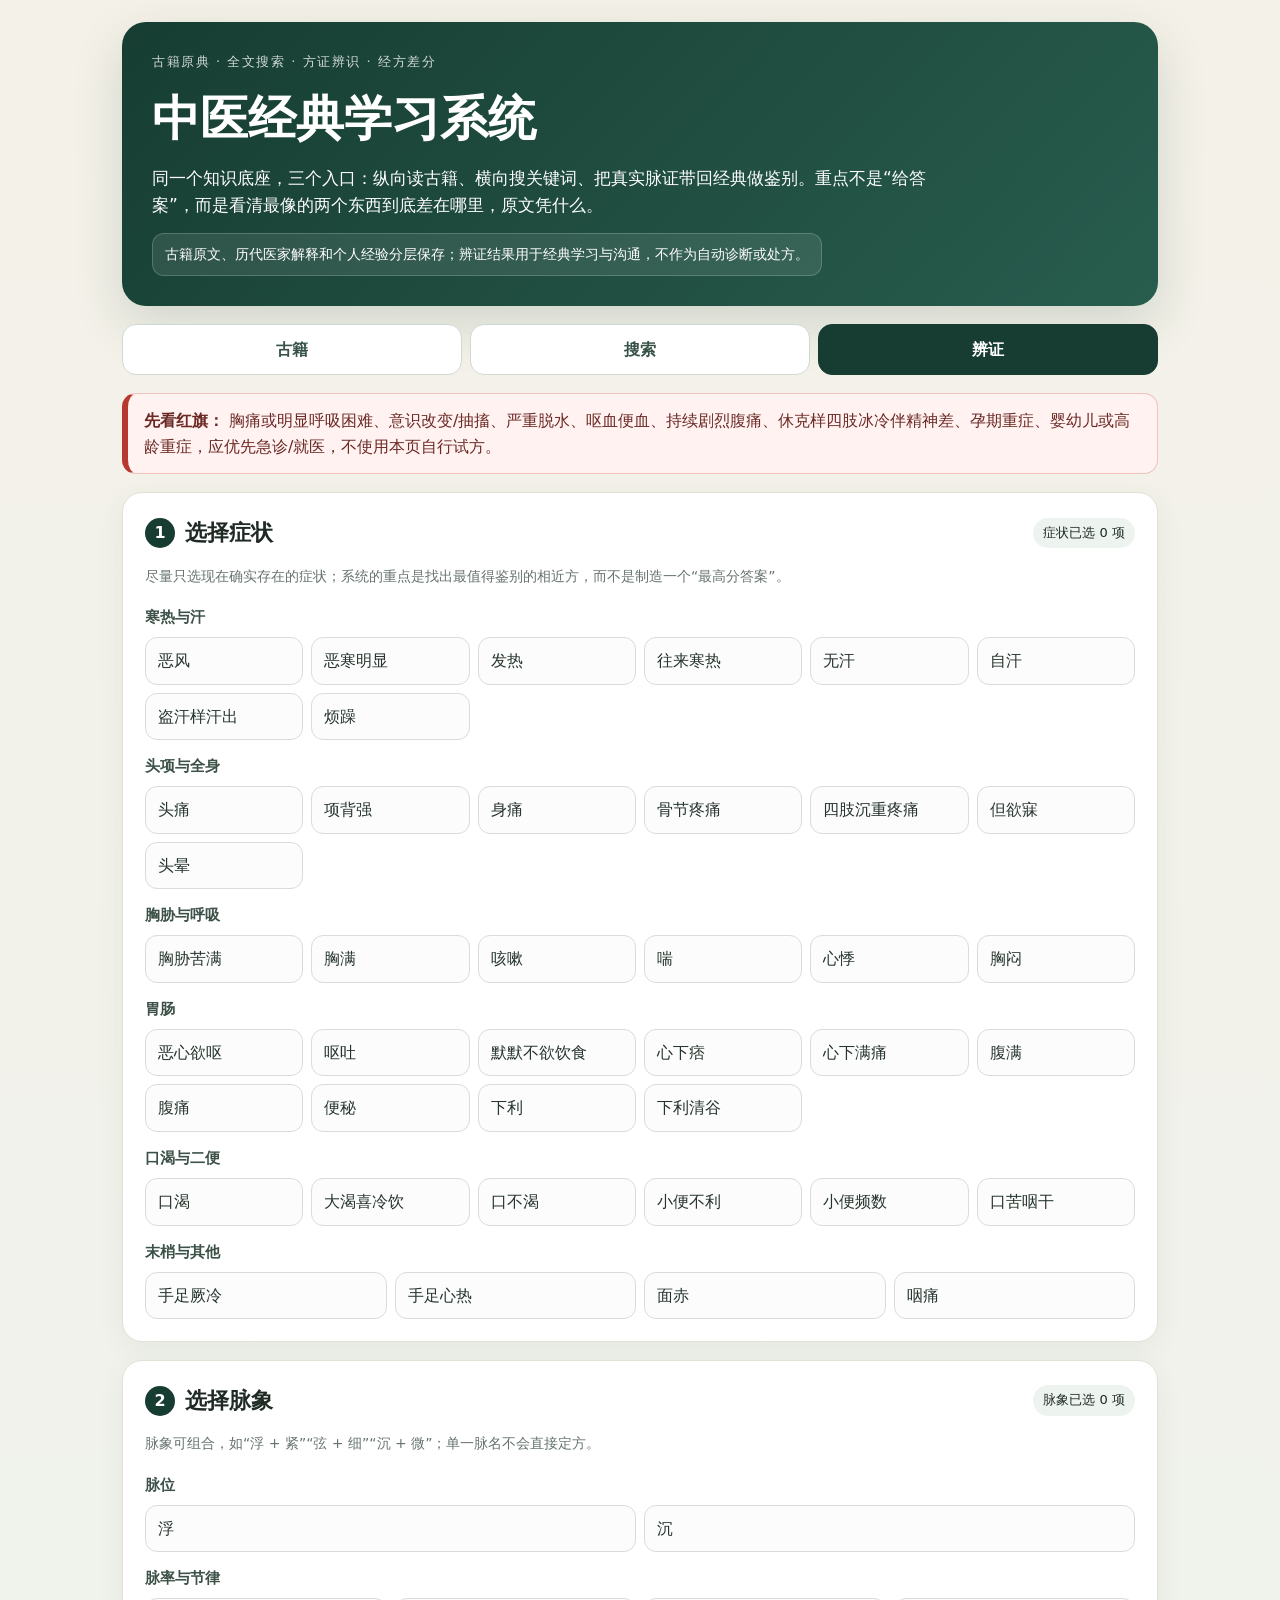
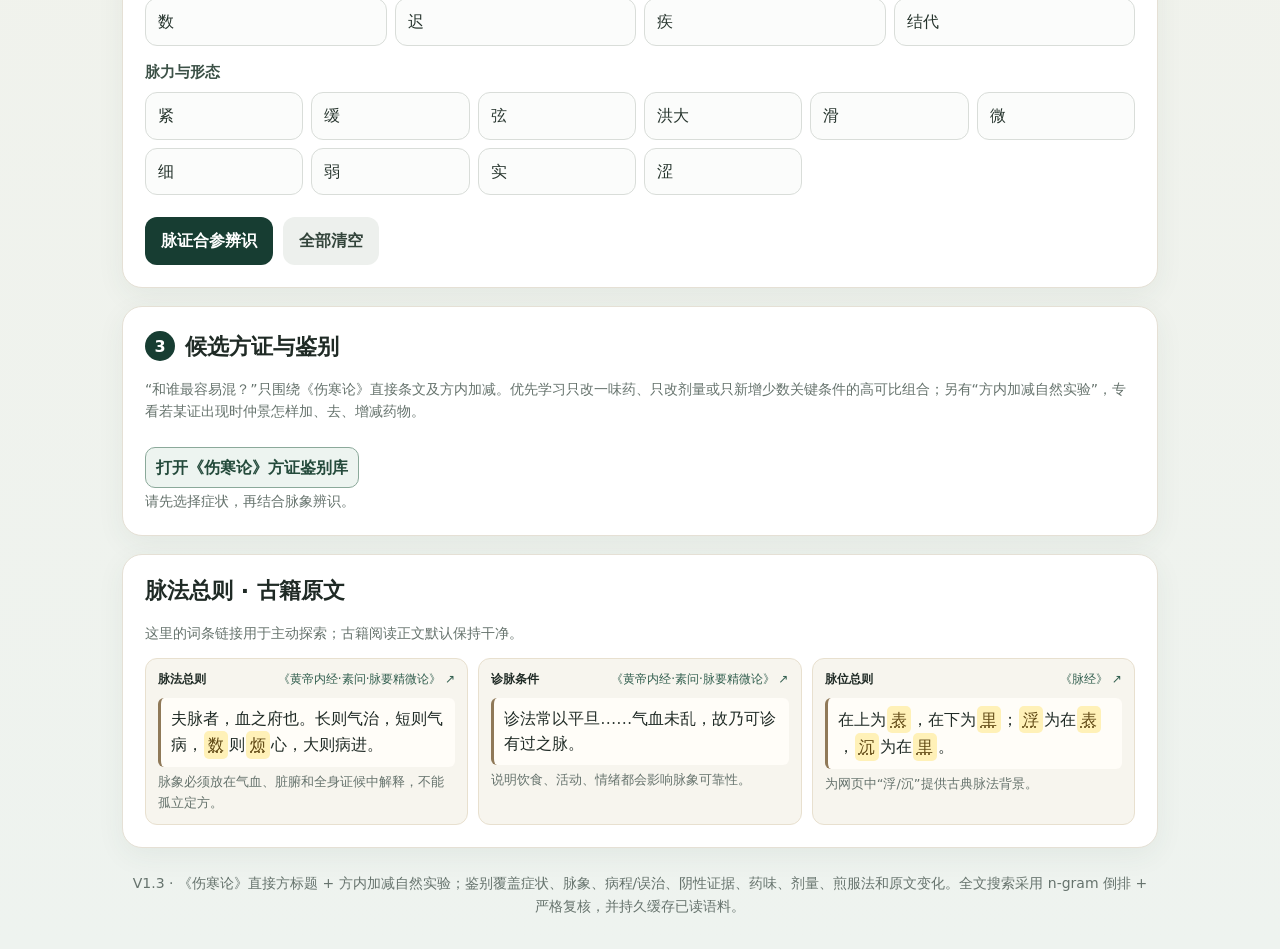
==== index.html @ e92cbfd7 "feat: expose variation lab and persistent search cache" ====
<!doctype html>
<html lang="zh-CN">
<head>
  <meta charset="utf-8">
  <meta name="viewport" content="width=device-width,initial-scale=1">
  <meta name="theme-color" content="#173d32">
  <title>中医经典学习与方证辨识</title>
  <link rel="stylesheet" href="styles.css">
  <link rel="stylesheet" href="terms.css">
  <link rel="stylesheet" href="workspace.css">
</head>
<body>
<main class="wrap">
  <header class="hero">
    <div class="eyebrow">古籍原典 · 全文搜索 · 方证辨识 · 经方差分</div>
    <h1>中医经典学习系统</h1>
    <p>同一个知识底座，三个入口：纵向读古籍、横向搜关键词、把真实脉证带回经典做鉴别。重点不是“给答案”，而是看清最像的两个东西到底差在哪里，原文凭什么。</p>
    <div class="hero-note">古籍原文、历代医家解释和个人经验分层保存；辨证结果用于经典学习与沟通，不作为自动诊断或处方。</div>
  </header>

  <nav class="mode-nav" aria-label="主功能"><button type="button" data-view="library">古籍</button><button type="button" data-view="search">搜索</button><button type="button" data-view="diagnosis">辨证</button></nav>

  <section class="app-view" data-view="library">
    <section class="panel">
      <div class="view-lead"><div><h2>古籍原典库</h2><p>点开书后直接进入正文；分卷书自动跳过根目录。阅读时保持原文干净，不自动把术语染成一片。</p></div><span id="bookStats" class="count">正在读取书目…</span></div>
      <div class="library-tools"><input id="bookFilter" class="book-filter" placeholder="筛书名 / 类别 / 医家…"><label class="import-label">加入我的 TXT<input id="txtImport" type="file" accept=".txt,text/plain" multiple></label></div>
      <p class="hint">公共古籍来源：中文维基文库（CC BY-SA，具体原作版权/版本状态以源页面为准）；你导入的 TXT 仅保存在当前浏览器 IndexedDB。每本书可查看来源、许可、字数和分卷抓取完整度。</p>
      <div id="localBookList" class="book-list"></div>
    </section>
    <section id="readerPanel" class="panel reader-panel" hidden>
      <div class="reader-bar"><div><h3 id="readerTitle"></h3><p id="readerMeta"></p></div><div class="reader-actions"><button id="readerPrev" type="button">往前读</button><button id="readerBackToHit" type="button" hidden>回到命中处</button><input id="readerFind" placeholder="本书内查找"><button id="readerLookup" type="button" disabled>选中文字后查</button><button id="readerNext" type="button">往后读</button></div></div>
      <div id="readerBody" class="reader-body"></div>
    </section>
  </section>

  <section class="app-view" data-view="search">
    <section class="panel">
      <div class="view-lead"><div><h2>横向搜索古籍全文</h2><p>搜索结果只高亮你真正检索的词。倒排索引先缩小范围，默认严格确认前 80 个结果就先返回；已下载正文和索引会保存在浏览器缓存中，后续检索更快。</p></div></div>
      <div class="search-box"><input id="librarySearch" placeholder="例如：脉沉 口渴　\"胸胁苦满\"　脉沉 -烦　脉沉 OR 脉浮"><button id="librarySearchBtn" type="button">搜索</button></div>
      <p class="hint"><b>默认：</b>空格 = AND，字面量匹配，忽略大小写，顺序无关。 <b>扩展：</b><code>"原文短语"</code>、<code>-排除词</code>、<code>OR</code>。 <b>高级：</b><code>脉*</code>、<code>脉?</code> 为通配符；<code>/脉[浮沉]/</code> 为显式正则。简繁自动扩展，原文保持原样。</p>
      <div id="searchResults"><div class="empty">结果来自本站构建生成的古籍 TXT、你导入的本地 TXT，以及你自己的经验层；所有入口共用同一套搜索语义。</div></div>
    </section>
  </section>

  <section class="app-view" data-view="diagnosis">
    <section class="danger"><b>先看红旗：</b> 胸痛或明显呼吸困难、意识改变/抽搐、严重脱水、呕血便血、持续剧烈腹痛、休克样四肢冰冷伴精神差、孕期重症、婴幼儿或高龄重症，应优先急诊/就医，不使用本页自行试方。</section>
    <section class="panel"><div class="section-head"><div><span class="step">1</span><h2>选择症状</h2></div><span id="selectedCount" class="count">症状已选 0 项</span></div><p class="hint">尽量只选现在确实存在的症状；系统的重点是找出最值得鉴别的相近方，而不是制造一个“最高分答案”。</p><div id="groups"></div></section>
    <section class="panel"><div class="section-head"><div><span class="step">2</span><h2>选择脉象</h2></div><span id="pulseCount" class="count">脉象已选 0 项</span></div><p class="hint">脉象可组合，如“浮 + 紧”“弦 + 细”“沉 + 微”；单一脉名不会直接定方。</p><div id="pulseGroups"></div><div class="actions"><button id="calc">脉证合参辨识</button><button class="secondary" id="clear">全部清空</button></div></section>
    <section class="panel"><div class="section-head"><div><span class="step">3</span><h2>候选方证与鉴别</h2></div></div><p class="hint">“和谁最容易混？”只围绕《伤寒论》直接条文及方内加减。优先学习只改一味药、只改剂量或只新增少数关键条件的高可比组合；另有“方内加减自然实验”，专看若某证出现时仲景怎样加、去、增减药物。</p><div id="results" class="empty">请先选择症状，再结合脉象辨识。</div></section>
    <section class="panel compact"><h2>脉法总则 · 古籍原文</h2><p class="hint">这里的词条链接用于主动探索；古籍阅读正文默认保持干净。</p><div id="generalClassics" class="classics general-classics"></div></section>
  </section>

  <footer>V1.3 · 《伤寒论》直接方标题 + 方内加减自然实验；鉴别覆盖症状、脉象、病程/误治、阴性证据、药味、剂量、煎服法和原文变化。全文搜索采用 n-gram 倒排 + 严格复核，并持久缓存已读语料。</footer>
</main>
<div id="termModal" class="term-modal" aria-hidden="true"><div id="termBody" class="term-dialog" role="dialog" aria-modal="true" aria-label="古籍词条"></div></div>
<div id="formulaLab" class="formula-lab"><div class="formula-dialog"><div id="comparePicker"></div><div id="formulaDiff"></div></div></div>
<script src="cache-setup.js"></script><script src="app.js"></script><script src="sources.js"></script><script src="terms.js"></script><script src="enhance.js"></script><script src="shanghan-catalog.generated.js"></script><script src="formula-data.js"></script><script src="compare.js"></script><script src="variation-lab.js"></script><script src="books/manifest.js"></script><script src="search-engine.js"></script><script src="library.js"></script>
</body>
</html>
---- styles.css ----
:root{font-family:Inter,system-ui,-apple-system,"Segoe UI","PingFang SC","Microsoft YaHei",sans-serif;color:#1f2a25;background:#f4f1e8;line-height:1.6}*{box-sizing:border-box}body{margin:0;background:linear-gradient(#f4f1e8,#eef3ef)}.wrap{max-width:1080px;margin:auto;padding:22px}.hero{background:linear-gradient(135deg,#173d32,#285d4e);color:#fff;border-radius:24px;padding:30px;box-shadow:0 18px 50px #173d3228}.eyebrow{font-size:13px;letter-spacing:.12em;opacity:.8}.hero h1{font-size:clamp(30px,5vw,48px);margin:.15em 0}.hero p{max-width:780px;font-size:17px;margin:8px 0 14px}.hero-note{display:inline-block;background:#ffffff18;border:1px solid #ffffff30;border-radius:12px;padding:9px 12px;font-size:14px}.danger{margin:18px 0;background:#fff2f1;border:1px solid #efc2bd;border-left:6px solid #b7382f;border-radius:14px;padding:14px 16px;color:#6b2924}.panel{background:#fff;border:1px solid #e5e0d5;border-radius:20px;padding:22px;margin-top:18px;box-shadow:0 8px 28px #314a3d10}.compact{padding-top:18px}.section-head{display:flex;justify-content:space-between;gap:12px;align-items:center}.section-head>div{display:flex;align-items:center;gap:10px}.step{display:grid;place-items:center;width:30px;height:30px;border-radius:50%;background:#173d32;color:#fff;font-weight:700}h2{margin:0;font-size:22px}.hint,.empty,footer{color:#66736d;font-size:14px}.count{font-size:13px;background:#edf3ef;border-radius:999px;padding:5px 10px}.group{margin-top:18px}.group h3{font-size:15px;margin:0 0 8px;color:#3c5147}.sym-grid{display:grid;grid-template-columns:repeat(auto-fit,minmax(150px,1fr));gap:8px}.sym{appearance:none;border:1px solid #d9ddd9;background:#fbfcfb;color:#26342d;border-radius:12px;padding:10px 12px;text-align:left;cursor:pointer;transition:.15s}.sym:hover{border-color:#7f9d8e}.sym.on{background:#173d32;color:#fff;border-color:#173d32;box-shadow:0 3px 10px #173d3220}.actions{display:flex;gap:10px;flex-wrap:wrap;margin-top:22px}button{font:inherit}#calc,.secondary{border:0;border-radius:12px;padding:11px 16px;cursor:pointer;font-weight:700}#calc{background:#173d32;color:#fff}.secondary{background:#edf0ed;color:#33443b}.result{border:1px solid #e0e5e1;border-radius:16px;padding:17px;margin:12px 0;background:#fcfdfc}.result.top{border-color:#8eb1a0;box-shadow:0 4px 18px #173d3212}.rhead{display:flex;gap:12px;justify-content:space-between;align-items:flex-start}.rhead h3{font-size:21px;margin:0}.badge{display:inline-block;font-size:12px;border-radius:999px;padding:3px 8px;margin-left:6px;background:#edf3ef;color:#315245;vertical-align:middle}.score{font-weight:800;color:#8a4d16;white-space:nowrap}.meter{height:7px;background:#edf0ed;border-radius:999px;overflow:hidden;margin:10px 0 14px}.meter i{display:block;height:100%;background:#315e4e;border-radius:999px}.chips{display:flex;gap:6px;flex-wrap:wrap}.chip{font-size:12px;background:#edf3ef;border-radius:999px;padding:3px 8px}.chip.miss{background:#fff0e8;color:#8a4d16}.chip.bad{background:#fff0f0;color:#9b3030}.why{display:grid;grid-template-columns:1fr 1fr;gap:12px;margin-top:12px}.why>div{background:#f7f8f6;border-radius:12px;padding:10px 12px}.why b{font-size:13px}.why p{margin:4px 0 0;font-size:13px;color:#59665f}.warning{margin-top:12px;border-left:4px solid #c47522;background:#fff8ea;padding:9px 11px;font-size:13px;color:#76501e;border-radius:8px}.source{margin-top:10px;padding-top:10px;border-top:1px dashed #d9ddd9;color:#56645d;font-size:13px}.explain-grid{display:grid;grid-template-columns:repeat(4,1fr);gap:10px;margin-top:14px}.explain-grid>div{background:#f7f8f6;border-radius:12px;padding:12px}.explain-grid p{font-size:13px;color:#66736d;margin:4px 0 0}footer{text-align:center;padding:24px 8px 10px}@media(max-width:700px){.wrap{padding:12px}.hero{padding:22px;border-radius:18px}.panel{padding:16px}.sym-grid{grid-template-columns:repeat(2,1fr)}.why,.explain-grid{grid-template-columns:1fr}.rhead{display:block}.score{margin-top:4px}}
.chip.pulse{background:#edf0ff;color:#3f4b82}.group+.group{margin-top:14px}
.classics{margin-top:14px;border-top:1px solid #e3e6e2;padding-top:12px}.classics-title{font-weight:800;margin-bottom:8px}.classic-item{background:#f7f5ee;border:1px solid #e8e0cf;border-radius:12px;padding:11px 12px;margin-top:8px}.classic-head{display:flex;justify-content:space-between;gap:10px;align-items:center;font-size:12px}.classic-head span{font-weight:700}.classic-head a{color:#315e4e;text-decoration:none}.classic-item blockquote{margin:8px 0 5px;padding:8px 10px;border-left:3px solid #8f7958;background:#fffdf8;border-radius:6px;font-family:"Songti SC","STSong",serif}.classic-item p{margin:4px 0 0;color:#66736d;font-size:13px}.general-classics{display:grid;grid-template-columns:repeat(3,1fr);gap:10px;border-top:0;padding-top:0}.general-classics .classic-item{margin-top:0}@media(max-width:700px){.general-classics{grid-template-columns:1fr}.classic-head{align-items:flex-start;flex-direction:column}}
---- terms.css ----
.term-link{appearance:none;border:0;background:#fff1b8;color:#5f4713;padding:1px 4px;margin:0 1px;border-radius:5px;cursor:pointer;font-family:inherit;font-size:inherit;line-height:inherit;text-decoration:underline;text-decoration-style:dotted;text-underline-offset:2px}.term-link:hover{background:#ffe486}.term-modal{position:fixed;inset:0;background:#14261f80;display:none;align-items:flex-start;justify-content:center;padding:5vh 14px;z-index:9999;overflow:auto}.term-modal.open{display:flex}.term-dialog{width:min(760px,100%);background:#fffdf8;border-radius:20px;padding:20px;box-shadow:0 24px 80px #0005}.term-title{display:flex;justify-content:space-between;align-items:flex-start;gap:16px}.term-title h2{font-size:28px;margin:2px 0 0}.term-title .eyebrow{color:#65766e}.term-close{border:0;background:#edf0ed;width:36px;height:36px;border-radius:50%;font-size:25px;line-height:1;cursor:pointer;color:#405148}.term-brief{background:#edf3ef;border-radius:12px;padding:11px 13px;color:#43534b}.term-refs{display:grid;gap:10px}.term-ref{background:#f8f6ef;border:1px solid #e7dfcf;border-radius:13px;padding:12px}.term-ref blockquote{margin:9px 0;padding:9px 11px;background:#fff;border-left:3px solid #8f7958;border-radius:7px;font-family:"Songti SC","STSong",serif}.term-ref p{font-size:13px;color:#65716b;margin:5px 0 0}.term-more{margin-top:14px;padding-top:12px;border-top:1px dashed #d9ddd9}.term-more a{color:#245b48;font-weight:700;text-decoration:none}.book-shelf{display:grid;grid-template-columns:repeat(auto-fit,minmax(180px,1fr));gap:9px;margin-top:14px}.book-chip{display:flex;flex-direction:column;gap:2px;padding:10px 12px;border:1px solid #dde3de;border-radius:12px;background:#f9fbf9;color:#263b31;text-decoration:none}.book-chip:hover{border-color:#8eaa9c;background:#f2f7f3}.book-chip b{font-size:14px}.book-chip small{color:#7a857f;font-size:11px}@media(max-width:700px){.term-modal{padding:2vh 8px}.term-dialog{padding:16px;border-radius:16px}.term-title h2{font-size:24px}.book-shelf{grid-template-columns:repeat(2,1fr)}}
---- workspace.css ----
.mode-nav{display:grid;grid-template-columns:repeat(3,1fr);gap:8px;margin:18px 0}.mode-nav button{border:1px solid #cfd9d3;background:#fff;border-radius:14px;padding:12px 10px;font-weight:800;color:#365247;cursor:pointer}.mode-nav button.active{background:#173d32;color:#fff;border-color:#173d32}.app-view{display:none}.app-view.active{display:block}.view-lead{display:flex;justify-content:space-between;gap:16px;align-items:flex-start}.view-lead p{margin:.35rem 0;color:#66736d}.library-tools{display:flex;gap:10px;flex-wrap:wrap;align-items:center;margin-top:14px}.book-filter{flex:1;min-width:220px;border:1px solid #ccd8d1;border-radius:12px;padding:10px 12px;font-size:15px;background:#fff}.import-label{display:inline-flex;align-items:center;gap:8px;border-radius:12px;background:#173d32;color:#fff;padding:10px 14px;font-weight:700;cursor:pointer}.import-label input{display:none}.book-stats{font-size:13px;color:#66736d}.book-list{display:grid;grid-template-columns:repeat(auto-fill,minmax(210px,1fr));gap:10px;margin-top:16px}.book-card{position:relative;text-align:left;border:1px solid #dce2de;background:#fff;border-radius:14px;padding:13px;min-height:96px}.book-card>b,.book-card button>b{display:block;font-size:16px}.book-card span,.book-card small,.user-book button span,.user-book button small{display:block;color:#6b7771;margin-top:4px}.book-card.ready{cursor:pointer;border-color:#9db8aa;background:#fbfdfc}.book-card.pending{opacity:.55}.user-book{padding:0;display:flex}.user-book>button:first-child{flex:1;text-align:left;border:0;background:transparent;padding:13px;cursor:pointer}.book-delete{position:absolute;right:7px;top:7px;border:0;background:#f2ece7;color:#875b4a;border-radius:50%;width:28px;height:28px;cursor:pointer}.reader-panel{margin-top:16px}.reader-bar{display:flex;justify-content:space-between;gap:14px;align-items:flex-start;border-bottom:1px solid #e2e6e3;padding-bottom:12px}.reader-bar h3{margin:0;font-size:22px}.reader-bar p{margin:4px 0 0;color:#6b7771;font-size:13px}.reader-actions{display:flex;gap:7px;flex-wrap:wrap}.reader-actions button,.reader-actions input{border:1px solid #d5ddd8;border-radius:10px;padding:8px 10px;background:#fff}.reader-body{font-family:"Songti SC","STSong",serif;font-size:17px;line-height:1.9;max-height:68vh;overflow:auto;padding:10px 0}.reader-line{margin:0;padding:3px 8px 3px 48px;position:relative;border-radius:7px}.reader-line:hover{background:#faf8f0}.reader-line>span:first-child{position:absolute;left:8px;color:#a6ada9;font-family:system-ui;font-size:11px}.formula-link{appearance:none;border:0;border-bottom:1px dashed #8b5f2f;background:#fff4cf;color:#704618;border-radius:4px;padding:0 3px;font:inherit;cursor:pointer}.formula-link:hover{background:#ffe59a}.search-box{display:flex;gap:8px;margin-top:14px}.search-box input{flex:1;border:1px solid #ccd8d1;border-radius:13px;padding:12px 14px;font-size:16px}.search-box button{border:0;background:#173d32;color:#fff;border-radius:12px;padding:0 18px;font-weight:800}.search-summary{margin:16px 0 8px;color:#4d655a;font-weight:700}.search-hit{display:block;width:100%;text-align:left;border:1px solid #e0e4e1;background:#fff;border-radius:12px;padding:11px 12px;margin:8px 0;cursor:pointer}.search-hit>b{margin-right:8px}.search-hit>span{font-size:12px;color:#8a948f}.search-hit p{margin:5px 0 0;color:#4f5d56}.search-hit mark{background:#ffe8a3}.search-hit small{display:block;margin-top:6px;color:#89938e;font-size:11px}.search-mark{background:#ffd75a;color:inherit;border-radius:3px;padding:0 1px;box-shadow:0 0 0 1px #e5b82f55}.search-match-link{background:#ffd75a!important;color:#513b00!important;border-color:#b88b00!important}.note-hits .search-mark,.corpus-evidence-hit .search-mark,.reader-body .search-mark{background:#ffd75a}.compare-btn{margin:10px 0 2px;border:1px solid #8ba99a;background:#edf4f0;color:#244a3b;border-radius:10px;padding:7px 10px;font-weight:700;cursor:pointer}.formula-lab{position:fixed;inset:0;background:#13211ab8;display:none;z-index:70;padding:18px;overflow:auto}.formula-lab.open{display:block}.formula-dialog{max-width:980px;margin:3vh auto;background:#fff;border-radius:20px;padding:18px;box-shadow:0 24px 80px #0005}.compare-picker{display:flex;gap:8px;flex-wrap:wrap;align-items:stretch;padding:10px 0}.compare-picker span{color:#68756e;font-size:13px;align-self:center}.compare-picker button{border:1px solid #d0d9d4;background:#f8faf9;border-radius:13px;padding:8px 10px;cursor:pointer;text-align:left}.compare-picker button strong,.compare-picker button small{display:block}.compare-picker button small{color:#728078;margin-top:3px;font-size:11px}.compare-picker-top{display:flex;justify-content:space-between;gap:10px;align-items:center;border-bottom:1px solid #e3e7e4;padding-bottom:10px}.compare-picker-top select{margin-left:6px;border:1px solid #ccd6d0;border-radius:9px;padding:7px 9px;background:#fff}.compare-picker-top span{font-size:12px;color:#77847d}.diff-head{display:flex;justify-content:space-between;align-items:flex-start}.diff-head h3{font-size:24px;margin:0}.compare-reason{margin:5px 0 0;color:#6b7972;font-size:12px}.diff-close{border:0;background:#edf0ee;border-radius:50%;width:34px;height:34px;font-size:22px;cursor:pointer}.diff-summary,.thinking-q,.variant-note,.safety-mini{border-radius:12px;padding:10px 12px;margin:10px 0}.diff-summary{background:#f2f7f4}.thinking-q{background:#fff7df}.variant-note{background:#fff2ec;color:#7a4d3b}.safety-mini{background:#f4f4f4;color:#68736d;font-size:12px}.diff-table-wrap{overflow:auto}.diff-table{border-collapse:collapse;width:100%;font-size:14px}.diff-table th,.diff-table td{border-bottom:1px solid #e2e6e3;padding:8px;text-align:left;white-space:nowrap}.diff-table .chg-diff{background:#fffaf0}.clause-diff{display:grid;grid-template-columns:1fr 1fr;gap:10px;margin-top:12px}.clause-diff>div{background:#faf8f2;border-radius:12px;padding:11px}.clause-diff blockquote{margin:6px 0 0;border-left:3px solid #9a8062;padding-left:10px;font-family:"Songti SC","STSong",serif}.compare-dimensions{margin:14px 0}.compare-dimensions h4,.formula-dialog section h4{margin:12px 0 8px}.dimension-row{display:grid;grid-template-columns:110px repeat(3,1fr);gap:8px;padding:8px 0;border-bottom:1px solid #edf0ee}.dimension-row>div{min-width:0}.dimension-row small{display:block;color:#7b8781;margin-bottom:4px}.diff-chip{display:inline-block;background:#eef5f1;border:1px solid #d5e3db;border-radius:999px;padding:3px 7px;margin:2px;font-size:12px}.diff-none{color:#a0aaa4;font-size:12px}.formula-raw{margin:12px 0;border:1px solid #e0e4e1;border-radius:12px;padding:9px 11px}.formula-raw summary{cursor:pointer;font-weight:700}.formula-raw p,.inline-mods p{font-family:"Songti SC","STSong",serif;line-height:1.75}.compare-actions{display:flex;gap:8px;margin:10px 0}.compare-actions button{border:1px solid #9eb6a9;background:#fff;border-radius:9px;padding:7px 10px;color:#244b3b;font-weight:700;cursor:pointer}.corpus-evidence{margin:12px 0 4px;border:1px solid #cbdad2;background:#f8fbf9;border-radius:14px;padding:12px}.corpus-evidence-head{display:flex;justify-content:space-between;gap:10px}.corpus-evidence-head b{font-size:15px;color:#244b3b}.corpus-evidence-head span{display:block;margin-top:2px;font-size:12px;color:#75847c}.corpus-evidence-context{margin:8px 0;color:#566b61;font-size:13px}.corpus-evidence-actions{display:flex;gap:7px;flex-wrap:wrap}.corpus-evidence-actions button,.corpus-evidence-empty button,.corpus-evidence-hit button{border:1px solid #9eb6a9;background:#fff;color:#244b3b;border-radius:9px;padding:7px 10px;font-weight:700;cursor:pointer}.corpus-evidence-actions button:first-child{background:#244b3b;color:#fff;border-color:#244b3b}.corpus-evidence-actions .ghost{border-style:dashed;background:transparent}.corpus-evidence-results{margin-top:10px}.corpus-evidence-summary,.corpus-evidence-empty{font-size:12px;color:#6b7972;padding:7px 0}.corpus-evidence-hit{border-top:1px solid #dde6e1;padding:10px 0}.corpus-evidence-hit>div{display:flex;gap:8px;align-items:baseline;flex-wrap:wrap}.corpus-evidence-hit b{font-size:14px}.corpus-evidence-hit span{font-size:11px;color:#7d8983}.corpus-evidence-hit p{margin:5px 0 7px;color:#475950;font-family:"Songti SC","STSong",serif;line-height:1.7}.corpus-evidence-hit mark{background:#ffe7a1}.corpus-evidence-hit button{padding:5px 8px;font-size:12px}.reader-panel{background:#fffdf8;border-color:#e7e1d4}.reader-bar{position:sticky;top:8px;z-index:19;background:rgba(255,253,248,.96);backdrop-filter:blur(9px);padding:10px 0 12px}.reader-bar h3{margin:0;font-size:22px}.reader-bar p{margin:4px 0 0;color:#6b7771;font-size:13px}.reader-actions{display:flex;gap:7px;flex-wrap:wrap}.reader-actions button,.reader-actions input{border:1px solid #d5ddd8;border-radius:10px;padding:8px 10px;background:#fff}.reader-actions button{cursor:pointer}.reader-actions button:disabled{opacity:.4;cursor:default}.reader-actions input{min-width:210px}.reader-body{max-height:none;overflow:visible;max-width:780px;margin:0 auto;padding:30px 24px 90px;font-family:"Songti SC","STSong","Noto Serif CJK SC",serif;font-size:19px;line-height:2.05;color:#252b27}.reader-line{margin:.22em 0;padding:0;text-indent:2em;border-radius:0;text-align:justify;letter-spacing:.025em;position:relative}.reader-line:hover{background:transparent}.reader-gap{height:.7em}.reader-chapter{margin:1.8em 0 .9em;text-indent:0;text-align:center;font-size:1.14em;font-weight:700;color:#31483f;letter-spacing:.08em}.reader-line.hit-anchor{scroll-margin-top:150px}.reader-line.hit-anchor:before{content:"";position:absolute;left:-14px;top:.45em;width:4px;height:1.2em;border-radius:4px;background:#d7a719}.reader-body::selection,.reader-body *::selection{background:#cfe2d8}.reader-body .search-mark{background:#ffd75a;box-shadow:none;border-radius:2px}.reader-actions #readerBackToHit{border-color:#d6ad35;background:#fff7d9;color:#684f05}.reader-actions #readerLookup:not(:disabled){border-color:#8ba99a;background:#edf4f0;color:#244a3b;font-weight:700}@media(max-width:700px){.mode-nav{position:sticky;top:0;z-index:20;background:#f4f1e8;padding:7px 0;margin:8px 0}.view-lead{display:block}.reader-bar{display:block;top:55px;margin:0 -6px;padding:9px 6px 10px}.reader-actions{margin-top:9px;display:grid;grid-template-columns:1fr 1fr}.reader-actions input{grid-column:1/-1;min-width:0;width:100%}.reader-actions #readerLookup{grid-column:1/-1}.book-list{grid-template-columns:1fr 1fr}.clause-diff{grid-template-columns:1fr}.dimension-row{grid-template-columns:1fr}.dimension-row>b{margin-top:7px}.compare-picker-top{display:block}.compare-picker-top span{display:block;margin-top:7px}.formula-lab{padding:8px}.formula-dialog{margin:0;border-radius:16px}.reader-body{font-size:17.5px;line-height:2;padding:24px 9px 70px;max-width:none}.reader-line{margin:.18em 0}.search-box{display:grid;grid-template-columns:1fr auto}.library-tools{display:grid;grid-template-columns:1fr}.book-filter{width:100%}.corpus-evidence-actions{display:grid;grid-template-columns:1fr 1fr}.corpus-evidence-actions .ghost{grid-column:1/-1}}
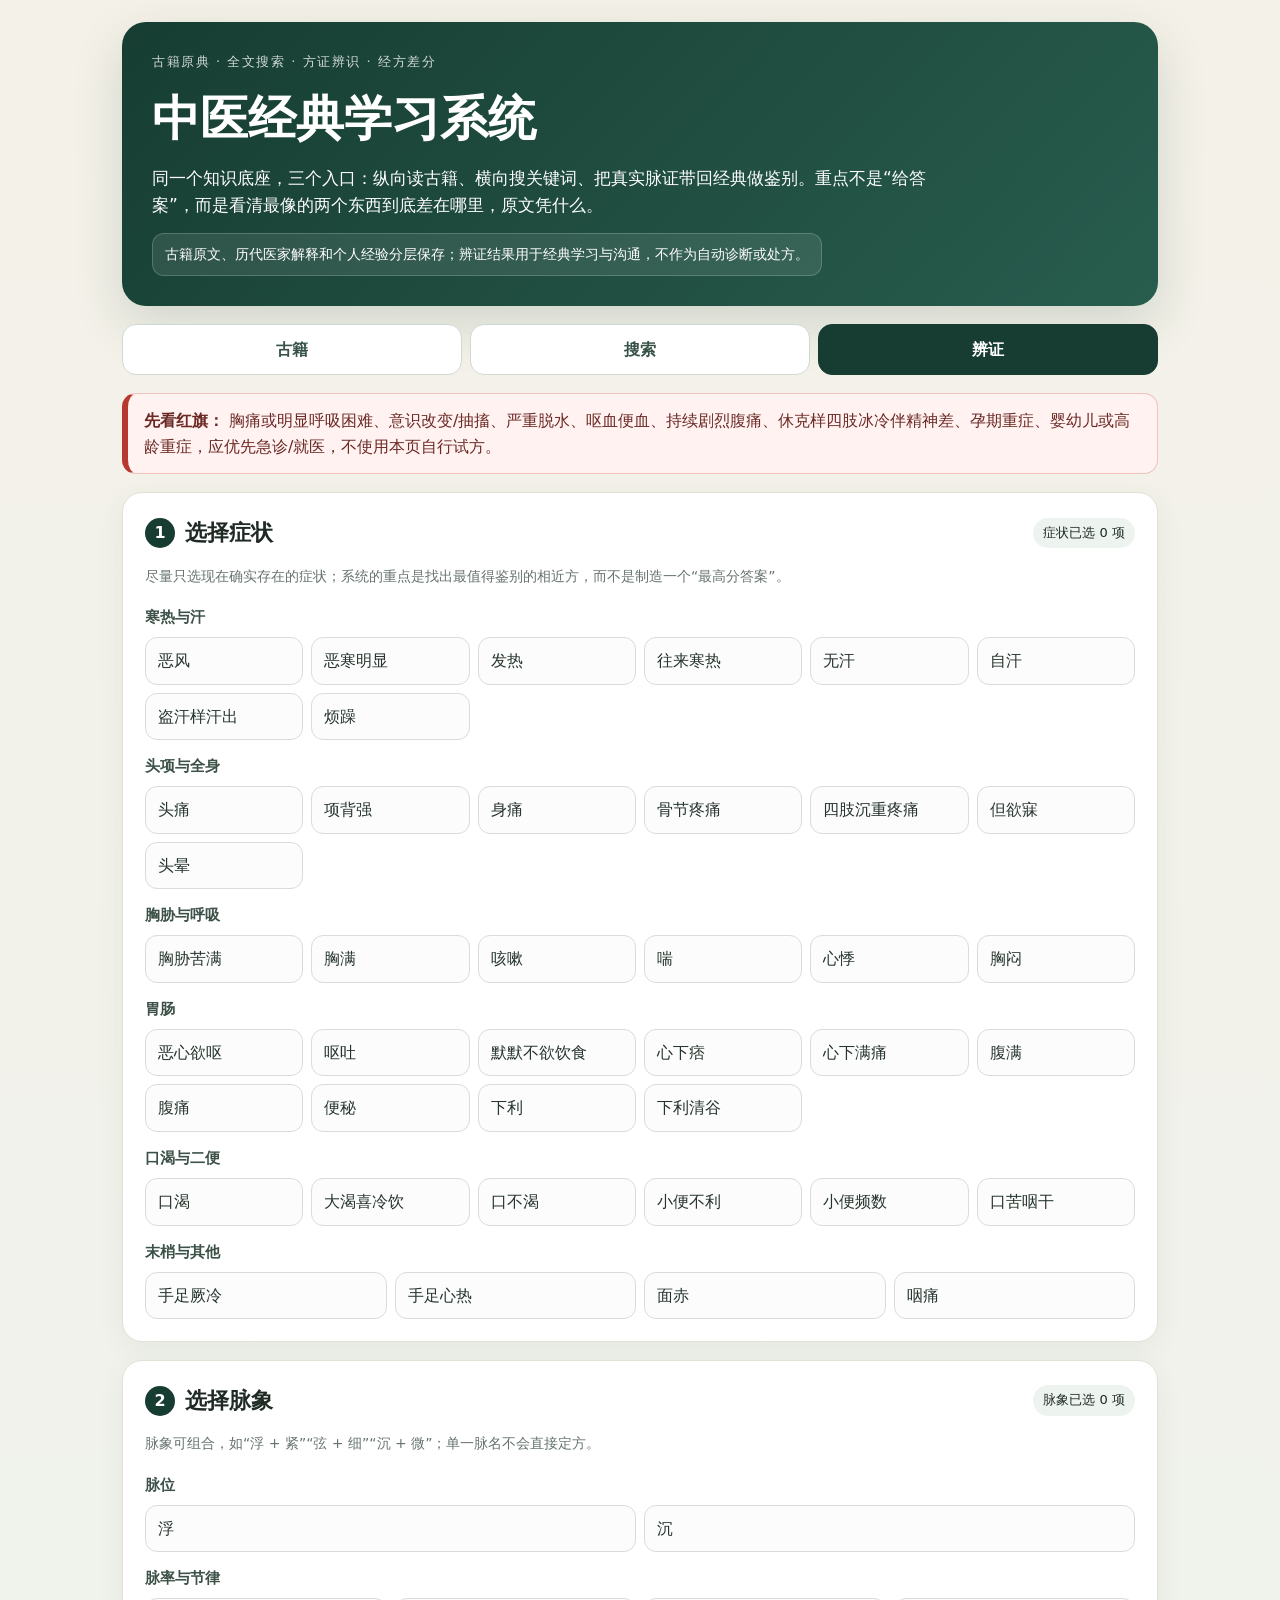
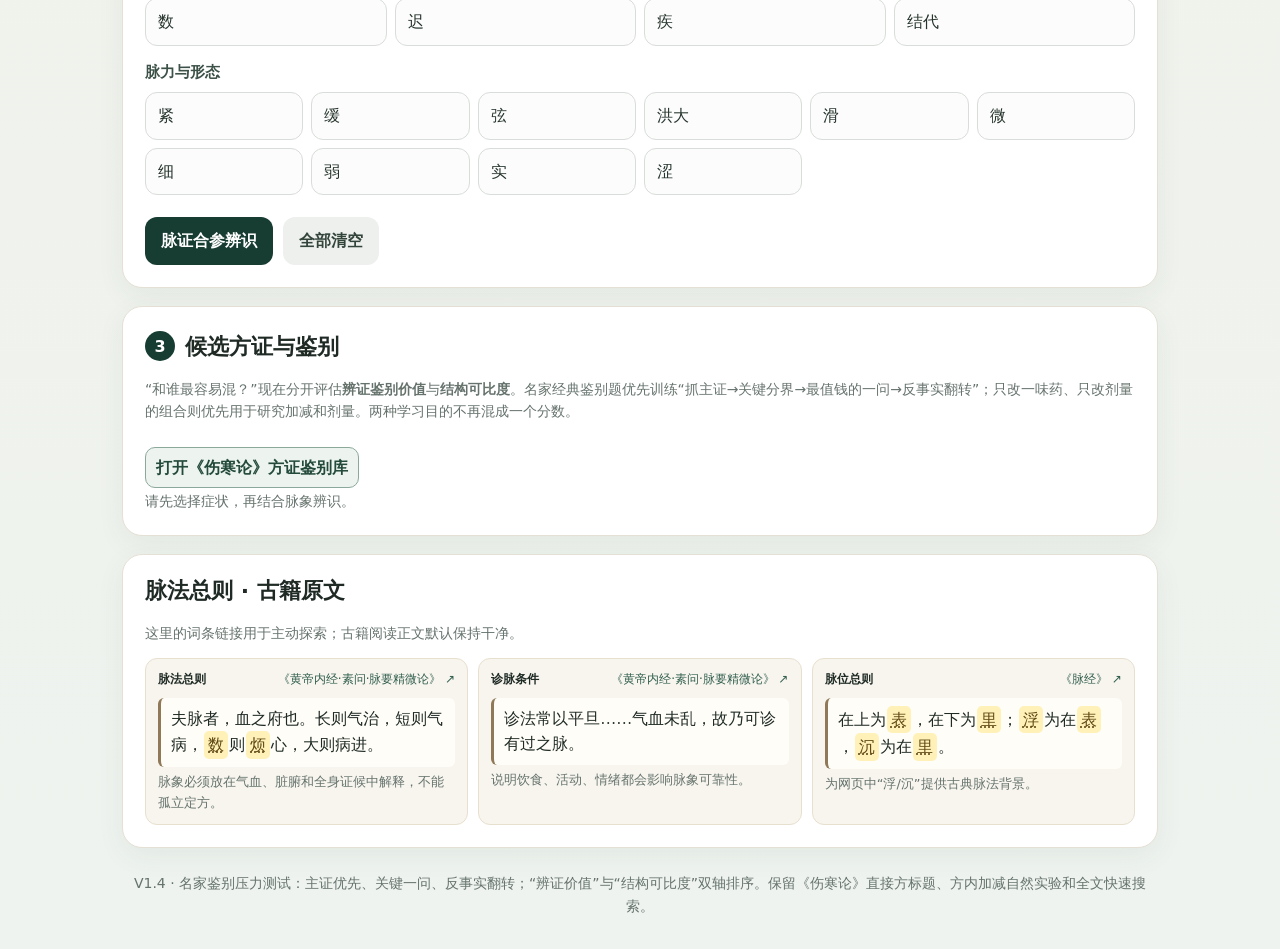
==== commit 18cd1ce4: "docs: describe expert differentiation training" ====
--- a/index.html
+++ b/index.html
@@ -8,6 +8,7 @@
   <link rel="stylesheet" href="styles.css">
   <link rel="stylesheet" href="terms.css">
   <link rel="stylesheet" href="workspace.css">
+  <link rel="stylesheet" href="variation.css">
 </head>
 <body>
 <main class="wrap">
@@ -46,11 +47,11 @@
     <section class="danger"><b>先看红旗：</b> 胸痛或明显呼吸困难、意识改变/抽搐、严重脱水、呕血便血、持续剧烈腹痛、休克样四肢冰冷伴精神差、孕期重症、婴幼儿或高龄重症，应优先急诊/就医，不使用本页自行试方。</section>
     <section class="panel"><div class="section-head"><div><span class="step">1</span><h2>选择症状</h2></div><span id="selectedCount" class="count">症状已选 0 项</span></div><p class="hint">尽量只选现在确实存在的症状；系统的重点是找出最值得鉴别的相近方，而不是制造一个“最高分答案”。</p><div id="groups"></div></section>
     <section class="panel"><div class="section-head"><div><span class="step">2</span><h2>选择脉象</h2></div><span id="pulseCount" class="count">脉象已选 0 项</span></div><p class="hint">脉象可组合，如“浮 + 紧”“弦 + 细”“沉 + 微”；单一脉名不会直接定方。</p><div id="pulseGroups"></div><div class="actions"><button id="calc">脉证合参辨识</button><button class="secondary" id="clear">全部清空</button></div></section>
-    <section class="panel"><div class="section-head"><div><span class="step">3</span><h2>候选方证与鉴别</h2></div></div><p class="hint">“和谁最容易混？”只围绕《伤寒论》直接条文及方内加减。优先学习只改一味药、只改剂量或只新增少数关键条件的高可比组合；另有“方内加减自然实验”，专看若某证出现时仲景怎样加、去、增减药物。</p><div id="results" class="empty">请先选择症状，再结合脉象辨识。</div></section>
+    <section class="panel"><div class="section-head"><div><span class="step">3</span><h2>候选方证与鉴别</h2></div></div><p class="hint">“和谁最容易混？”现在分开评估<b>辨证鉴别价值</b>与<b>结构可比度</b>。名家经典鉴别题优先训练“抓主证→关键分界→最值钱的一问→反事实翻转”；只改一味药、只改剂量的组合则优先用于研究加减和剂量。两种学习目的不再混成一个分数。</p><div id="results" class="empty">请先选择症状，再结合脉象辨识。</div></section>
     <section class="panel compact"><h2>脉法总则 · 古籍原文</h2><p class="hint">这里的词条链接用于主动探索；古籍阅读正文默认保持干净。</p><div id="generalClassics" class="classics general-classics"></div></section>
   </section>
 
-  <footer>V1.3 · 《伤寒论》直接方标题 + 方内加减自然实验；鉴别覆盖症状、脉象、病程/误治、阴性证据、药味、剂量、煎服法和原文变化。全文搜索采用 n-gram 倒排 + 严格复核，并持久缓存已读语料。</footer>
+  <footer>V1.4 · 名家鉴别压力测试：主证优先、关键一问、反事实翻转；“辨证价值”与“结构可比度”双轴排序。保留《伤寒论》直接方标题、方内加减自然实验和全文快速搜索。</footer>
 </main>
 <div id="termModal" class="term-modal" aria-hidden="true"><div id="termBody" class="term-dialog" role="dialog" aria-modal="true" aria-label="古籍词条"></div></div>
 <div id="formulaLab" class="formula-lab"><div class="formula-dialog"><div id="comparePicker"></div><div id="formulaDiff"></div></div></div>
--- a/variation.css
+++ b/variation.css
@@ -0,0 +1 @@
+.variation-band{margin:10px 0 4px;padding:10px;border:1px solid #d8e3dd;background:#fbfdfc;border-radius:14px}.variation-band-head{display:flex;justify-content:space-between;gap:10px;align-items:baseline;margin-bottom:8px}.variation-band-head span{font-size:12px;color:#748078}.variation-buttons{display:grid;grid-template-columns:repeat(auto-fit,minmax(210px,1fr));gap:7px}.variation-buttons button{border:1px solid #d4ddd8;background:#fff;border-radius:11px;padding:8px 10px;text-align:left;cursor:pointer}.variation-buttons strong,.variation-buttons small{display:block}.variation-buttons small{font-size:11px;color:#75817a;margin-top:4px;line-height:1.45}.variation-grid{display:grid;grid-template-columns:1.2fr 1fr 1fr;gap:9px;margin:12px 0}.variation-grid>div{border:1px solid #e0e6e2;border-radius:12px;padding:10px;background:#fafcfb}.variation-grid small{display:block;color:#78847e;margin-bottom:5px}.variation-grid strong{font-size:16px;color:#2e4b3f}.expert-benchmark{margin:12px 0;padding:14px;border:1px solid #d5c58d;background:#fffaf0;border-radius:16px}.expert-benchmark-head{display:flex;justify-content:space-between;gap:12px;align-items:flex-start}.expert-benchmark-head h4{margin:3px 0 0;font-size:17px}.expert-benchmark-head a{font-size:12px;color:#6e5920}.expert-main-grid{display:grid;grid-template-columns:1fr 1fr;gap:9px;margin:11px 0}.expert-main-grid>div{background:#fff;border:1px solid #e7dcc1;border-radius:12px;padding:10px}.expert-main-grid small{display:block;color:#756d5e;margin-bottom:7px;font-weight:700}.expert-decisive,.expert-one-question{margin:9px 0;padding:10px 11px;border-radius:11px}.expert-decisive{background:#fff}.expert-one-question{background:#f4efe0}.expert-benchmark details{margin-top:9px;border-top:1px dashed #d8cda9;padding-top:8px}.expert-benchmark details summary{cursor:pointer;font-weight:700}.expert-benchmark details p{margin:7px 0;line-height:1.65}.expert-source-note{margin:9px 0 0;color:#817760;font-size:12px}.compare-reason{line-height:1.55}@media(max-width:700px){.variation-band-head{display:block}.variation-band-head span{display:block;margin-top:3px}.variation-buttons,.variation-grid,.expert-main-grid{grid-template-columns:1fr}.expert-benchmark-head{display:block}.expert-benchmark-head a{display:inline-block;margin-top:5px}}
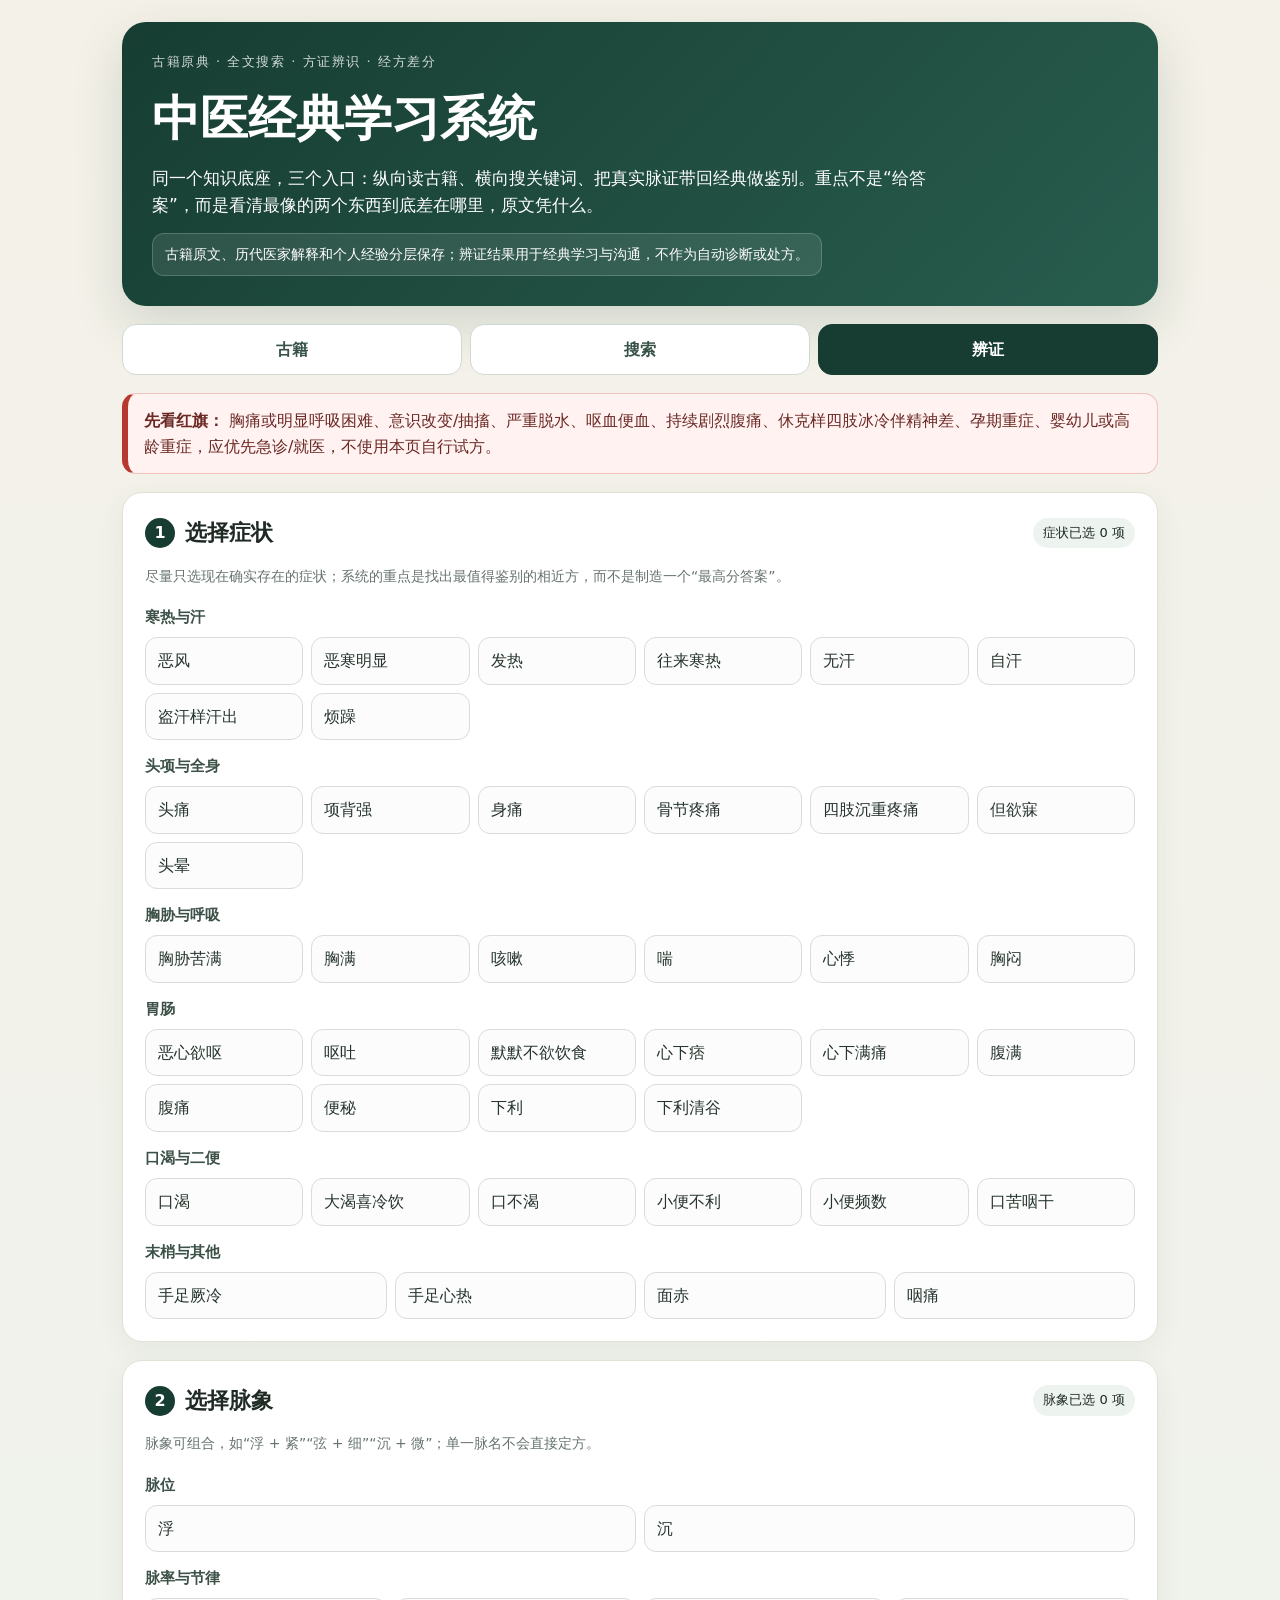
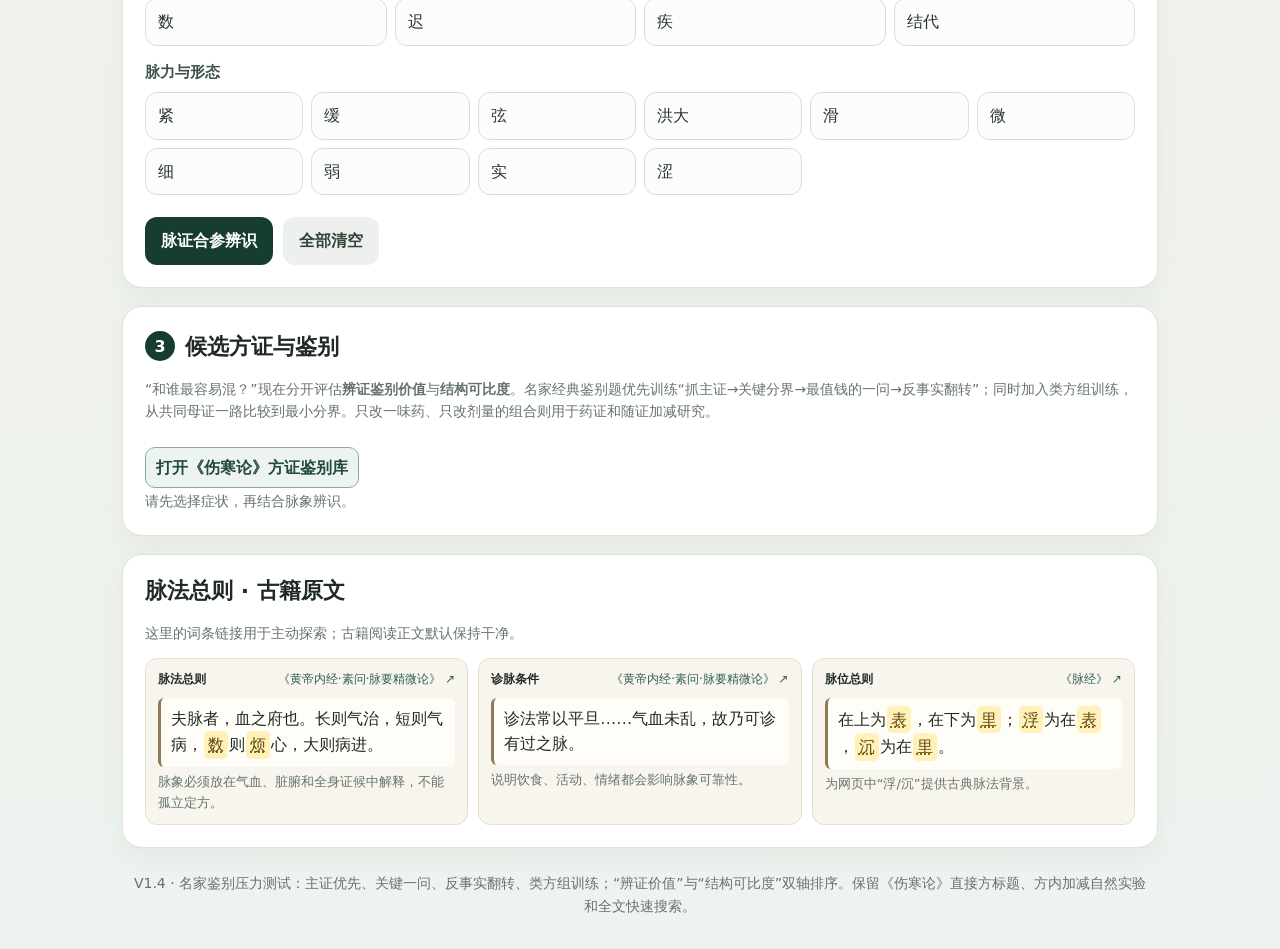
==== commit 4b7c4be6: "feat: load class-formula training band" ====
--- a/index.html
+++ b/index.html
@@ -47,14 +47,14 @@
     <section class="danger"><b>先看红旗：</b> 胸痛或明显呼吸困难、意识改变/抽搐、严重脱水、呕血便血、持续剧烈腹痛、休克样四肢冰冷伴精神差、孕期重症、婴幼儿或高龄重症，应优先急诊/就医，不使用本页自行试方。</section>
     <section class="panel"><div class="section-head"><div><span class="step">1</span><h2>选择症状</h2></div><span id="selectedCount" class="count">症状已选 0 项</span></div><p class="hint">尽量只选现在确实存在的症状；系统的重点是找出最值得鉴别的相近方，而不是制造一个“最高分答案”。</p><div id="groups"></div></section>
     <section class="panel"><div class="section-head"><div><span class="step">2</span><h2>选择脉象</h2></div><span id="pulseCount" class="count">脉象已选 0 项</span></div><p class="hint">脉象可组合，如“浮 + 紧”“弦 + 细”“沉 + 微”；单一脉名不会直接定方。</p><div id="pulseGroups"></div><div class="actions"><button id="calc">脉证合参辨识</button><button class="secondary" id="clear">全部清空</button></div></section>
-    <section class="panel"><div class="section-head"><div><span class="step">3</span><h2>候选方证与鉴别</h2></div></div><p class="hint">“和谁最容易混？”现在分开评估<b>辨证鉴别价值</b>与<b>结构可比度</b>。名家经典鉴别题优先训练“抓主证→关键分界→最值钱的一问→反事实翻转”；只改一味药、只改剂量的组合则优先用于研究加减和剂量。两种学习目的不再混成一个分数。</p><div id="results" class="empty">请先选择症状，再结合脉象辨识。</div></section>
+    <section class="panel"><div class="section-head"><div><span class="step">3</span><h2>候选方证与鉴别</h2></div></div><p class="hint">“和谁最容易混？”现在分开评估<b>辨证鉴别价值</b>与<b>结构可比度</b>。名家经典鉴别题优先训练“抓主证→关键分界→最值钱的一问→反事实翻转”；同时加入类方组训练，从共同母证一路比较到最小分界。只改一味药、只改剂量的组合则用于药证和随证加减研究。</p><div id="results" class="empty">请先选择症状，再结合脉象辨识。</div></section>
     <section class="panel compact"><h2>脉法总则 · 古籍原文</h2><p class="hint">这里的词条链接用于主动探索；古籍阅读正文默认保持干净。</p><div id="generalClassics" class="classics general-classics"></div></section>
   </section>
 
-  <footer>V1.4 · 名家鉴别压力测试：主证优先、关键一问、反事实翻转；“辨证价值”与“结构可比度”双轴排序。保留《伤寒论》直接方标题、方内加减自然实验和全文快速搜索。</footer>
+  <footer>V1.4 · 名家鉴别压力测试：主证优先、关键一问、反事实翻转、类方组训练；“辨证价值”与“结构可比度”双轴排序。保留《伤寒论》直接方标题、方内加减自然实验和全文快速搜索。</footer>
 </main>
 <div id="termModal" class="term-modal" aria-hidden="true"><div id="termBody" class="term-dialog" role="dialog" aria-modal="true" aria-label="古籍词条"></div></div>
 <div id="formulaLab" class="formula-lab"><div class="formula-dialog"><div id="comparePicker"></div><div id="formulaDiff"></div></div></div>
-<script src="cache-setup.js"></script><script src="app.js"></script><script src="sources.js"></script><script src="terms.js"></script><script src="enhance.js"></script><script src="shanghan-catalog.generated.js"></script><script src="formula-data.js"></script><script src="compare.js"></script><script src="variation-lab.js"></script><script src="books/manifest.js"></script><script src="search-engine.js"></script><script src="library.js"></script>
+<script src="cache-setup.js"></script><script src="app.js"></script><script src="sources.js"></script><script src="terms.js"></script><script src="enhance.js"></script><script src="shanghan-catalog.generated.js"></script><script src="formula-data.js"></script><script src="compare.js"></script><script src="method-band.js"></script><script src="variation-lab.js"></script><script src="books/manifest.js"></script><script src="search-engine.js"></script><script src="library.js"></script>
 </body>
 </html>
--- a/variation.css
+++ b/variation.css
@@ -1 +1 @@
-.variation-band{margin:10px 0 4px;padding:10px;border:1px solid #d8e3dd;background:#fbfdfc;border-radius:14px}.variation-band-head{display:flex;justify-content:space-between;gap:10px;align-items:baseline;margin-bottom:8px}.variation-band-head span{font-size:12px;color:#748078}.variation-buttons{display:grid;grid-template-columns:repeat(auto-fit,minmax(210px,1fr));gap:7px}.variation-buttons button{border:1px solid #d4ddd8;background:#fff;border-radius:11px;padding:8px 10px;text-align:left;cursor:pointer}.variation-buttons strong,.variation-buttons small{display:block}.variation-buttons small{font-size:11px;color:#75817a;margin-top:4px;line-height:1.45}.variation-grid{display:grid;grid-template-columns:1.2fr 1fr 1fr;gap:9px;margin:12px 0}.variation-grid>div{border:1px solid #e0e6e2;border-radius:12px;padding:10px;background:#fafcfb}.variation-grid small{display:block;color:#78847e;margin-bottom:5px}.variation-grid strong{font-size:16px;color:#2e4b3f}.expert-benchmark{margin:12px 0;padding:14px;border:1px solid #d5c58d;background:#fffaf0;border-radius:16px}.expert-benchmark-head{display:flex;justify-content:space-between;gap:12px;align-items:flex-start}.expert-benchmark-head h4{margin:3px 0 0;font-size:17px}.expert-benchmark-head a{font-size:12px;color:#6e5920}.expert-main-grid{display:grid;grid-template-columns:1fr 1fr;gap:9px;margin:11px 0}.expert-main-grid>div{background:#fff;border:1px solid #e7dcc1;border-radius:12px;padding:10px}.expert-main-grid small{display:block;color:#756d5e;margin-bottom:7px;font-weight:700}.expert-decisive,.expert-one-question{margin:9px 0;padding:10px 11px;border-radius:11px}.expert-decisive{background:#fff}.expert-one-question{background:#f4efe0}.expert-benchmark details{margin-top:9px;border-top:1px dashed #d8cda9;padding-top:8px}.expert-benchmark details summary{cursor:pointer;font-weight:700}.expert-benchmark details p{margin:7px 0;line-height:1.65}.expert-source-note{margin:9px 0 0;color:#817760;font-size:12px}.compare-reason{line-height:1.55}@media(max-width:700px){.variation-band-head{display:block}.variation-band-head span{display:block;margin-top:3px}.variation-buttons,.variation-grid,.expert-main-grid{grid-template-columns:1fr}.expert-benchmark-head{display:block}.expert-benchmark-head a{display:inline-block;margin-top:5px}}+.variation-band{margin:10px 0 4px;padding:10px;border:1px solid #d8e3dd;background:#fbfdfc;border-radius:14px}.variation-band-head{display:flex;justify-content:space-between;gap:10px;align-items:baseline;margin-bottom:8px}.variation-band-head span{font-size:12px;color:#748078}.variation-buttons{display:grid;grid-template-columns:repeat(auto-fit,minmax(210px,1fr));gap:7px}.variation-buttons button{border:1px solid #d4ddd8;background:#fff;border-radius:11px;padding:8px 10px;text-align:left;cursor:pointer}.variation-buttons strong,.variation-buttons small{display:block}.variation-buttons small{font-size:11px;color:#75817a;margin-top:4px;line-height:1.45}.variation-grid{display:grid;grid-template-columns:1.2fr 1fr 1fr;gap:9px;margin:12px 0}.variation-grid>div{border:1px solid #e0e6e2;border-radius:12px;padding:10px;background:#fafcfb}.variation-grid small{display:block;color:#78847e;margin-bottom:5px}.variation-grid strong{font-size:16px;color:#2e4b3f}.expert-benchmark{margin:12px 0;padding:14px;border:1px solid #d5c58d;background:#fffaf0;border-radius:16px}.expert-benchmark-head{display:flex;justify-content:space-between;gap:12px;align-items:flex-start}.expert-benchmark-head h4{margin:3px 0 0;font-size:17px}.expert-benchmark-head a{font-size:12px;color:#6e5920}.expert-main-grid{display:grid;grid-template-columns:1fr 1fr;gap:9px;margin:11px 0}.expert-main-grid>div{background:#fff;border:1px solid #e7dcc1;border-radius:12px;padding:10px}.expert-main-grid small{display:block;color:#756d5e;margin-bottom:7px;font-weight:700}.expert-decisive,.expert-one-question{margin:9px 0;padding:10px 11px;border-radius:11px}.expert-decisive{background:#fff}.expert-one-question{background:#f4efe0}.expert-benchmark details{margin-top:9px;border-top:1px dashed #d8cda9;padding-top:8px}.expert-benchmark details summary{cursor:pointer;font-weight:700}.expert-benchmark details p{margin:7px 0;line-height:1.65}.expert-source-note{margin:9px 0 0;color:#817760;font-size:12px}.compare-reason{line-height:1.55}.method-training-band{margin:10px 0}.method-lenses{border:1px solid #cbdad2;background:#f7fbf8;border-radius:14px;padding:10px 12px}.method-lenses>div:first-child{display:flex;justify-content:space-between;gap:10px;align-items:center}.method-lenses a{font-size:12px;color:#315f4d}.method-lens-chips{display:flex;flex-wrap:wrap;gap:6px;margin-top:8px}.method-lens-chips span{font-size:12px;padding:5px 8px;border-radius:999px;background:#fff;border:1px solid #d4e0da}.method-lens-chips .method-lens-limited{border-style:dashed;color:#756d5e}.expert-group-band{margin-top:8px;border:1px solid #d8dce8;background:#fafbff;border-radius:14px;padding:11px}.expert-group-head{display:flex;justify-content:space-between;gap:10px}.expert-group-head p{margin:4px 0 0;color:#68717d;font-size:12px;line-height:1.5}.expert-group-head>span{white-space:nowrap;font-size:12px;color:#697386}.expert-group-buttons{display:flex;flex-wrap:wrap;gap:7px;margin:9px 0}.expert-group-buttons button,.expert-group-buttons .current-formula{border:1px solid #cfd6e4;border-radius:999px;padding:6px 10px;background:#fff;font-size:12px}.expert-group-buttons button{cursor:pointer}.expert-group-buttons .current-formula{background:#263f70;color:#fff;border-color:#263f70;font-weight:700}.expert-group-band>small{color:#7a8190;line-height:1.5}@media(max-width:700px){.variation-band-head{display:block}.variation-band-head span{display:block;margin-top:3px}.variation-buttons,.variation-grid,.expert-main-grid{grid-template-columns:1fr}.expert-benchmark-head,.expert-group-head,.method-lenses>div:first-child{display:block}.expert-benchmark-head a{display:inline-block;margin-top:5px}.expert-group-head>span{display:block;margin-top:4px}}
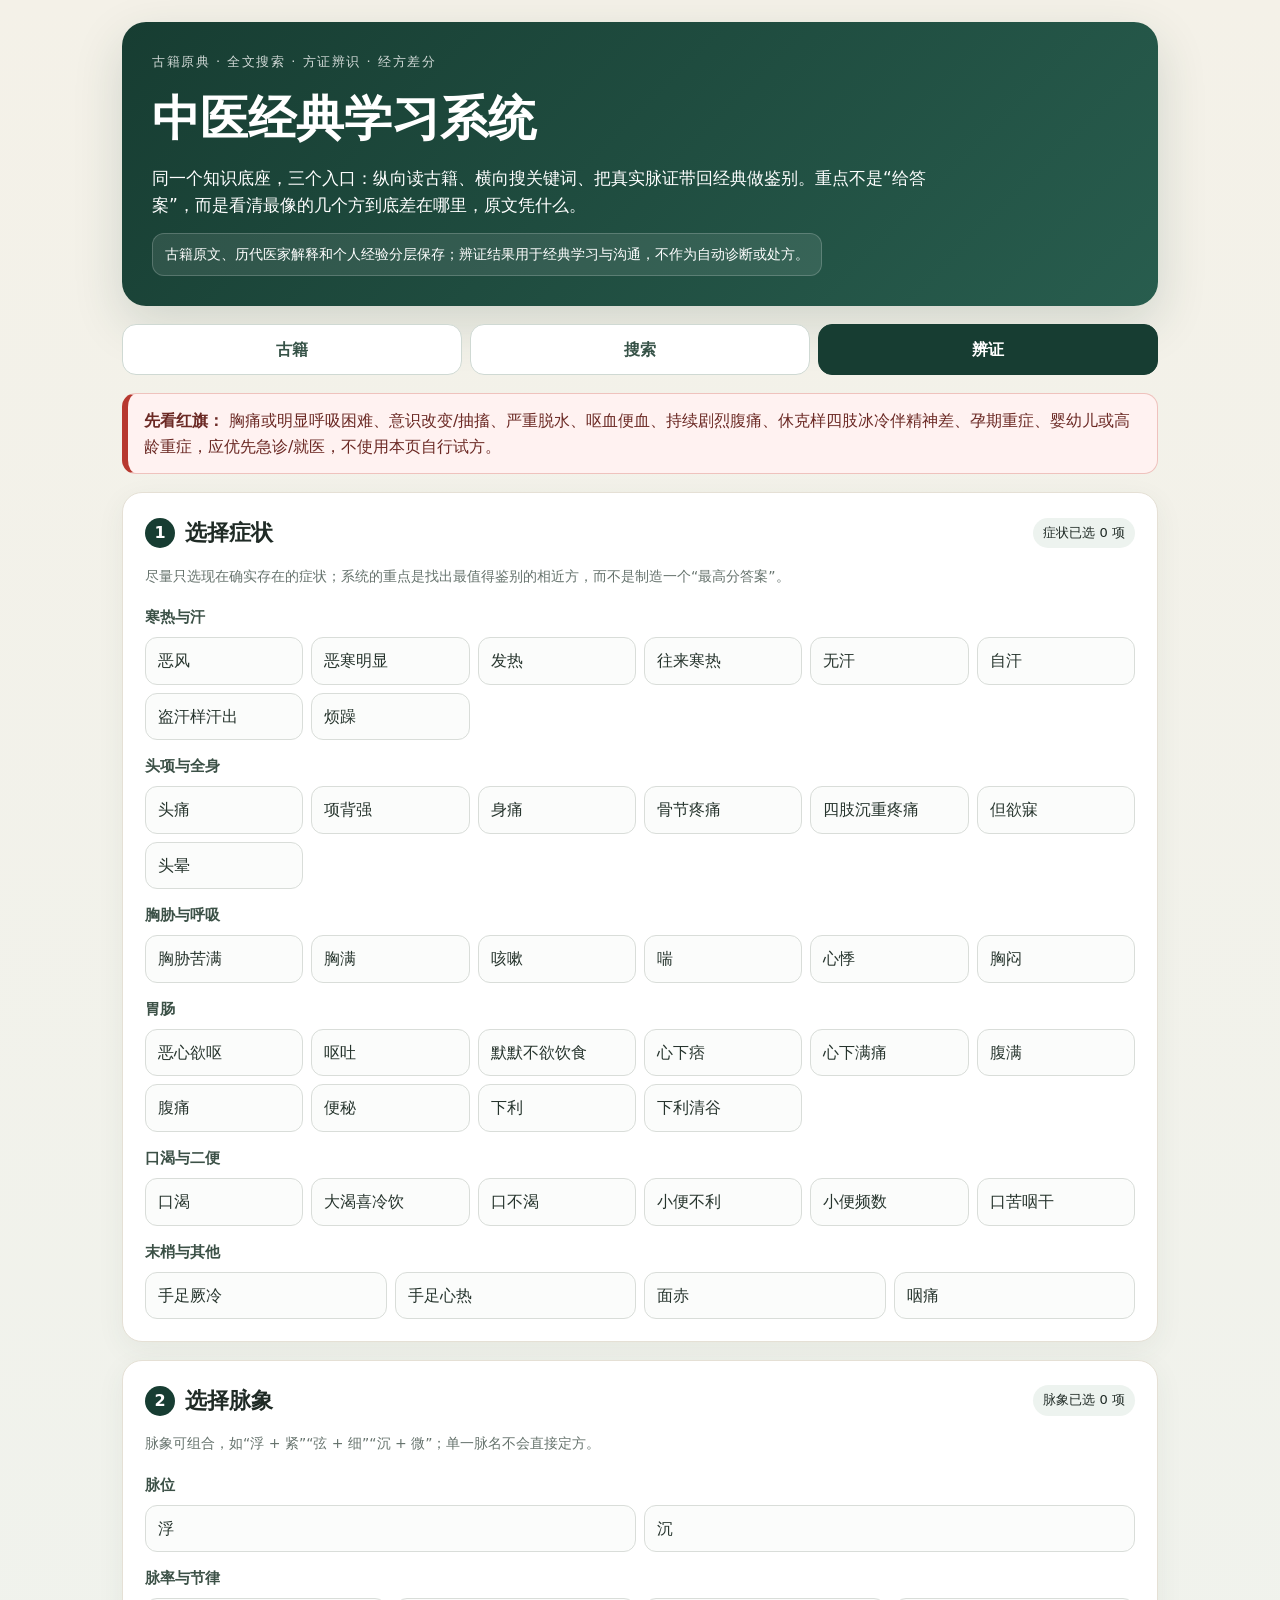
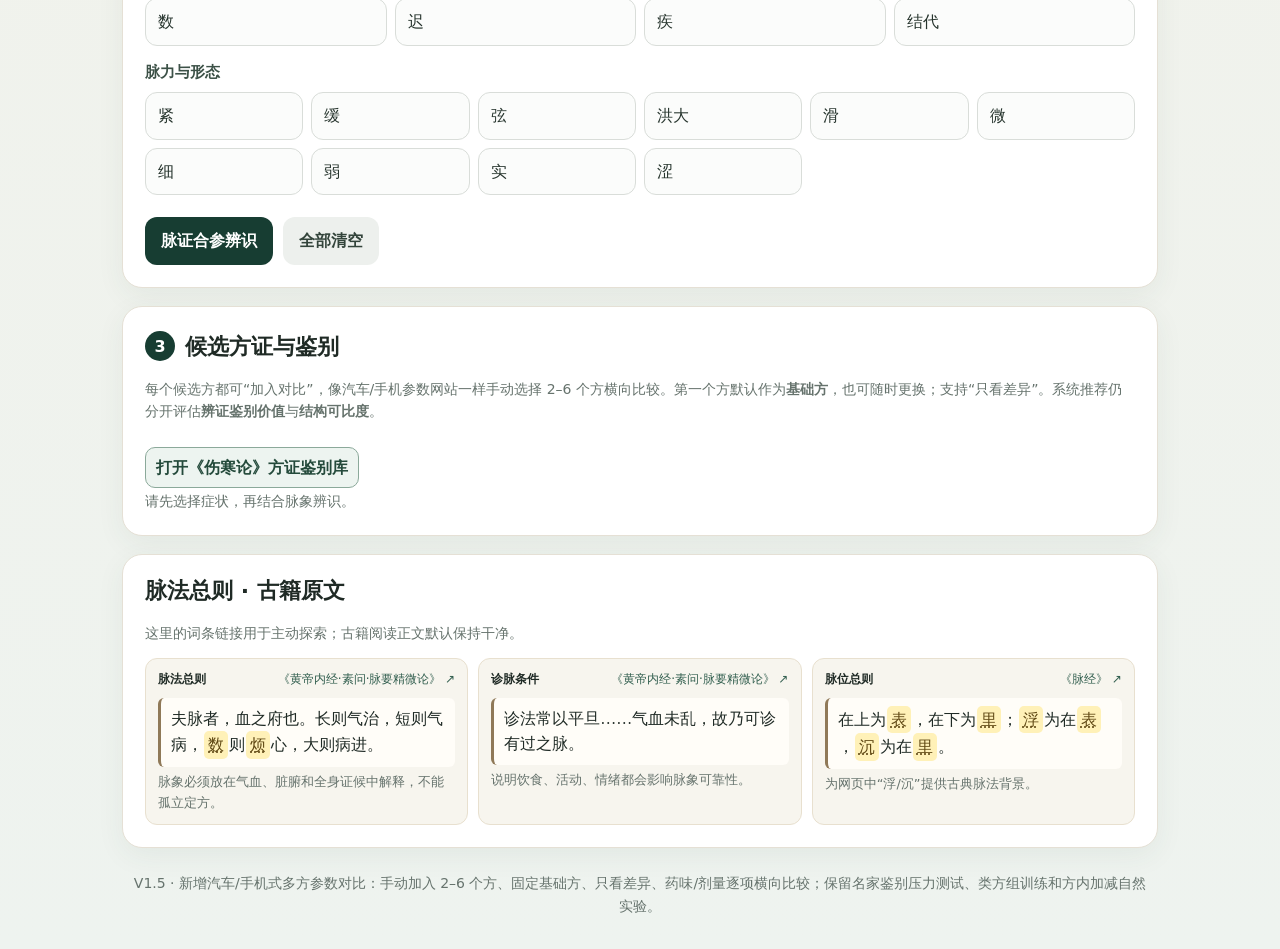
==== commit 2c928ed0: "feat: load multi-formula comparison UI" ====
--- a/index.html
+++ b/index.html
@@ -9,13 +9,14 @@
   <link rel="stylesheet" href="terms.css">
   <link rel="stylesheet" href="workspace.css">
   <link rel="stylesheet" href="variation.css">
+  <link rel="stylesheet" href="multi-compare.css">
 </head>
 <body>
 <main class="wrap">
   <header class="hero">
     <div class="eyebrow">古籍原典 · 全文搜索 · 方证辨识 · 经方差分</div>
     <h1>中医经典学习系统</h1>
-    <p>同一个知识底座，三个入口：纵向读古籍、横向搜关键词、把真实脉证带回经典做鉴别。重点不是“给答案”，而是看清最像的两个东西到底差在哪里，原文凭什么。</p>
+    <p>同一个知识底座，三个入口：纵向读古籍、横向搜关键词、把真实脉证带回经典做鉴别。重点不是“给答案”，而是看清最像的几个方到底差在哪里，原文凭什么。</p>
     <div class="hero-note">古籍原文、历代医家解释和个人经验分层保存；辨证结果用于经典学习与沟通，不作为自动诊断或处方。</div>
   </header>
 
@@ -47,14 +48,14 @@
     <section class="danger"><b>先看红旗：</b> 胸痛或明显呼吸困难、意识改变/抽搐、严重脱水、呕血便血、持续剧烈腹痛、休克样四肢冰冷伴精神差、孕期重症、婴幼儿或高龄重症，应优先急诊/就医，不使用本页自行试方。</section>
     <section class="panel"><div class="section-head"><div><span class="step">1</span><h2>选择症状</h2></div><span id="selectedCount" class="count">症状已选 0 项</span></div><p class="hint">尽量只选现在确实存在的症状；系统的重点是找出最值得鉴别的相近方，而不是制造一个“最高分答案”。</p><div id="groups"></div></section>
     <section class="panel"><div class="section-head"><div><span class="step">2</span><h2>选择脉象</h2></div><span id="pulseCount" class="count">脉象已选 0 项</span></div><p class="hint">脉象可组合，如“浮 + 紧”“弦 + 细”“沉 + 微”；单一脉名不会直接定方。</p><div id="pulseGroups"></div><div class="actions"><button id="calc">脉证合参辨识</button><button class="secondary" id="clear">全部清空</button></div></section>
-    <section class="panel"><div class="section-head"><div><span class="step">3</span><h2>候选方证与鉴别</h2></div></div><p class="hint">“和谁最容易混？”现在分开评估<b>辨证鉴别价值</b>与<b>结构可比度</b>。名家经典鉴别题优先训练“抓主证→关键分界→最值钱的一问→反事实翻转”；同时加入类方组训练，从共同母证一路比较到最小分界。只改一味药、只改剂量的组合则用于药证和随证加减研究。</p><div id="results" class="empty">请先选择症状，再结合脉象辨识。</div></section>
+    <section class="panel"><div class="section-head"><div><span class="step">3</span><h2>候选方证与鉴别</h2></div></div><p class="hint">每个候选方都可“加入对比”，像汽车/手机参数网站一样手动选择 2–6 个方横向比较。第一个方默认作为<b>基础方</b>，也可随时更换；支持“只看差异”。系统推荐仍分开评估<b>辨证鉴别价值</b>与<b>结构可比度</b>。</p><div id="results" class="empty">请先选择症状，再结合脉象辨识。</div></section>
     <section class="panel compact"><h2>脉法总则 · 古籍原文</h2><p class="hint">这里的词条链接用于主动探索；古籍阅读正文默认保持干净。</p><div id="generalClassics" class="classics general-classics"></div></section>
   </section>
 
-  <footer>V1.4 · 名家鉴别压力测试：主证优先、关键一问、反事实翻转、类方组训练；“辨证价值”与“结构可比度”双轴排序。保留《伤寒论》直接方标题、方内加减自然实验和全文快速搜索。</footer>
+  <footer>V1.5 · 新增汽车/手机式多方参数对比：手动加入 2–6 个方、固定基础方、只看差异、药味/剂量逐项横向比较；保留名家鉴别压力测试、类方组训练和方内加减自然实验。</footer>
 </main>
 <div id="termModal" class="term-modal" aria-hidden="true"><div id="termBody" class="term-dialog" role="dialog" aria-modal="true" aria-label="古籍词条"></div></div>
 <div id="formulaLab" class="formula-lab"><div class="formula-dialog"><div id="comparePicker"></div><div id="formulaDiff"></div></div></div>
-<script src="cache-setup.js"></script><script src="app.js"></script><script src="sources.js"></script><script src="terms.js"></script><script src="enhance.js"></script><script src="shanghan-catalog.generated.js"></script><script src="formula-data.js"></script><script src="compare.js"></script><script src="method-band.js"></script><script src="variation-lab.js"></script><script src="books/manifest.js"></script><script src="search-engine.js"></script><script src="library.js"></script>
+<script src="cache-setup.js"></script><script src="app.js"></script><script src="sources.js"></script><script src="terms.js"></script><script src="enhance.js"></script><script src="shanghan-catalog.generated.js"></script><script src="formula-data.js"></script><script src="compare.js"></script><script src="method-band.js"></script><script src="variation-lab.js"></script><script src="multi-compare.js"></script><script src="books/manifest.js"></script><script src="search-engine.js"></script><script src="library.js"></script>
 </body>
 </html>
--- a/multi-compare.css
+++ b/multi-compare.css
@@ -0,0 +1 @@
+.formula-compare-tray{position:fixed;left:50%;bottom:14px;transform:translateX(-50%) translateY(140%);width:min(1040px,calc(100% - 24px));z-index:85;background:#fff;border:1px solid #cad8d0;border-radius:18px;box-shadow:0 16px 50px #0003;transition:.22s ease;opacity:0;pointer-events:none}.formula-compare-tray.show{transform:translateX(-50%) translateY(0);opacity:1;pointer-events:auto}.compare-tray-inner{padding:12px}.compare-tray-head{display:flex;justify-content:space-between;gap:10px;align-items:baseline}.compare-tray-head span{font-size:12px;color:#748078}.compare-tray-list{display:flex;gap:7px;overflow:auto;padding:8px 0}.compare-tray-chip{display:flex;flex:none;border:1px solid #d6dfda;border-radius:11px;background:#f8faf9;overflow:hidden}.compare-tray-chip.base{border-color:#9fb5aa;background:#edf5f1}.compare-tray-chip button{border:0;background:transparent;padding:7px 9px;cursor:pointer}.compare-tray-chip em{font-style:normal;font-size:10px;background:#1d5b45;color:#fff;border-radius:999px;padding:2px 5px;margin-right:5px}.compare-tray-chip .chip-x{border-left:1px solid #d6dfda;color:#8c6152}.compare-tray-actions{display:grid;grid-template-columns:minmax(150px,1fr) auto auto auto;gap:7px}.compare-tray-actions select,.compare-tray-actions button,.multi-picker select,.multi-picker button{border:1px solid #cfd9d3;background:#fff;border-radius:10px;padding:8px 10px}.compare-tray-actions button,.multi-picker button{cursor:pointer;font-weight:700}.compare-tray-actions .primary{background:#173d32;color:#fff;border-color:#173d32}.compare-tray-actions button:disabled,.multi-picker button:disabled{opacity:.42;cursor:default}.multi-picker{display:flex;justify-content:space-between;gap:12px;align-items:center;border-bottom:1px solid #e3e7e4;padding:0 0 12px}.multi-picker>div:first-child span{display:block;margin-top:4px;font-size:12px;color:#748078}.multi-picker-actions{display:flex;gap:7px;align-items:center;flex-wrap:wrap;justify-content:flex-end}.multi-picker-actions label{font-size:12px;color:#64736b}.diff-toggle{display:flex;gap:5px;align-items:center;background:#f5f7f6;padding:7px 9px;border-radius:9px}.multi-table-wrap{overflow:auto;border:1px solid #e0e5e2;border-radius:14px;margin-top:12px;max-height:68vh}.multi-param-table{border-collapse:separate;border-spacing:0;min-width:900px;width:max-content;font-size:13px}.multi-param-table th,.multi-param-table td{border-right:1px solid #e5e9e6;border-bottom:1px solid #e5e9e6;padding:9px 10px;vertical-align:top;min-width:180px;max-width:260px;background:#fff}.multi-param-table thead th{position:sticky;top:0;z-index:6;background:#f7f9f8}.multi-param-table th:first-child,.multi-param-table td:first-child{position:sticky;left:0;z-index:5;min-width:115px;max-width:115px;background:#f7f9f8;font-weight:800}.multi-param-table thead th:first-child{z-index:8}.multi-param-table thead th:nth-child(2),.multi-param-table tbody td:nth-child(2){position:sticky;left:115px;z-index:4;box-shadow:5px 0 9px -8px #0008}.multi-param-table thead th:nth-child(2){z-index:7}.multi-param-table thead th>div{display:flex;flex-direction:column;align-items:flex-start;gap:5px}.multi-param-table thead th button{border:0;background:transparent;color:#416454;padding:0;font-size:11px;cursor:pointer}.multi-param-table .base-col,.multi-param-table tbody td:nth-child(2){background:#f4faf7}.base-badge{display:inline-block;background:#1d5b45;color:#fff;border-radius:999px;padding:2px 6px;font-size:10px}.param-diff{background:#fff9df!important}.param-added{background:#edf8ef!important}.param-missing{background:#fff0ed!important;color:#8b5b4e}.param-same{color:#43554c}.multi-long{white-space:normal;line-height:1.6;font-family:"Songti SC","STSong",serif}.section-row th{position:sticky!important;left:0!important;background:#eaf2ee!important;color:#244b3b!important;font-size:14px}.multi-compare-btn{margin-left:6px}@media(max-width:700px){.formula-compare-tray{bottom:8px;width:calc(100% - 12px)}.compare-tray-actions{grid-template-columns:1fr 1fr}.compare-tray-actions select{grid-column:1/-1}.compare-tray-actions .primary{grid-column:1/-1}.multi-picker{display:block}.multi-picker-actions{margin-top:9px;display:grid;grid-template-columns:1fr 1fr}.multi-picker-actions label:first-child,.diff-toggle{grid-column:1/-1}.multi-picker-actions select{min-width:0;width:100%}.multi-table-wrap{max-height:74vh}.multi-param-table th,.multi-param-table td{min-width:160px;max-width:210px}.multi-param-table th:first-child,.multi-param-table td:first-child{min-width:92px;max-width:92px}.multi-param-table thead th:nth-child(2),.multi-param-table tbody td:nth-child(2){left:92px}.multi-compare-btn{margin-left:4px}}
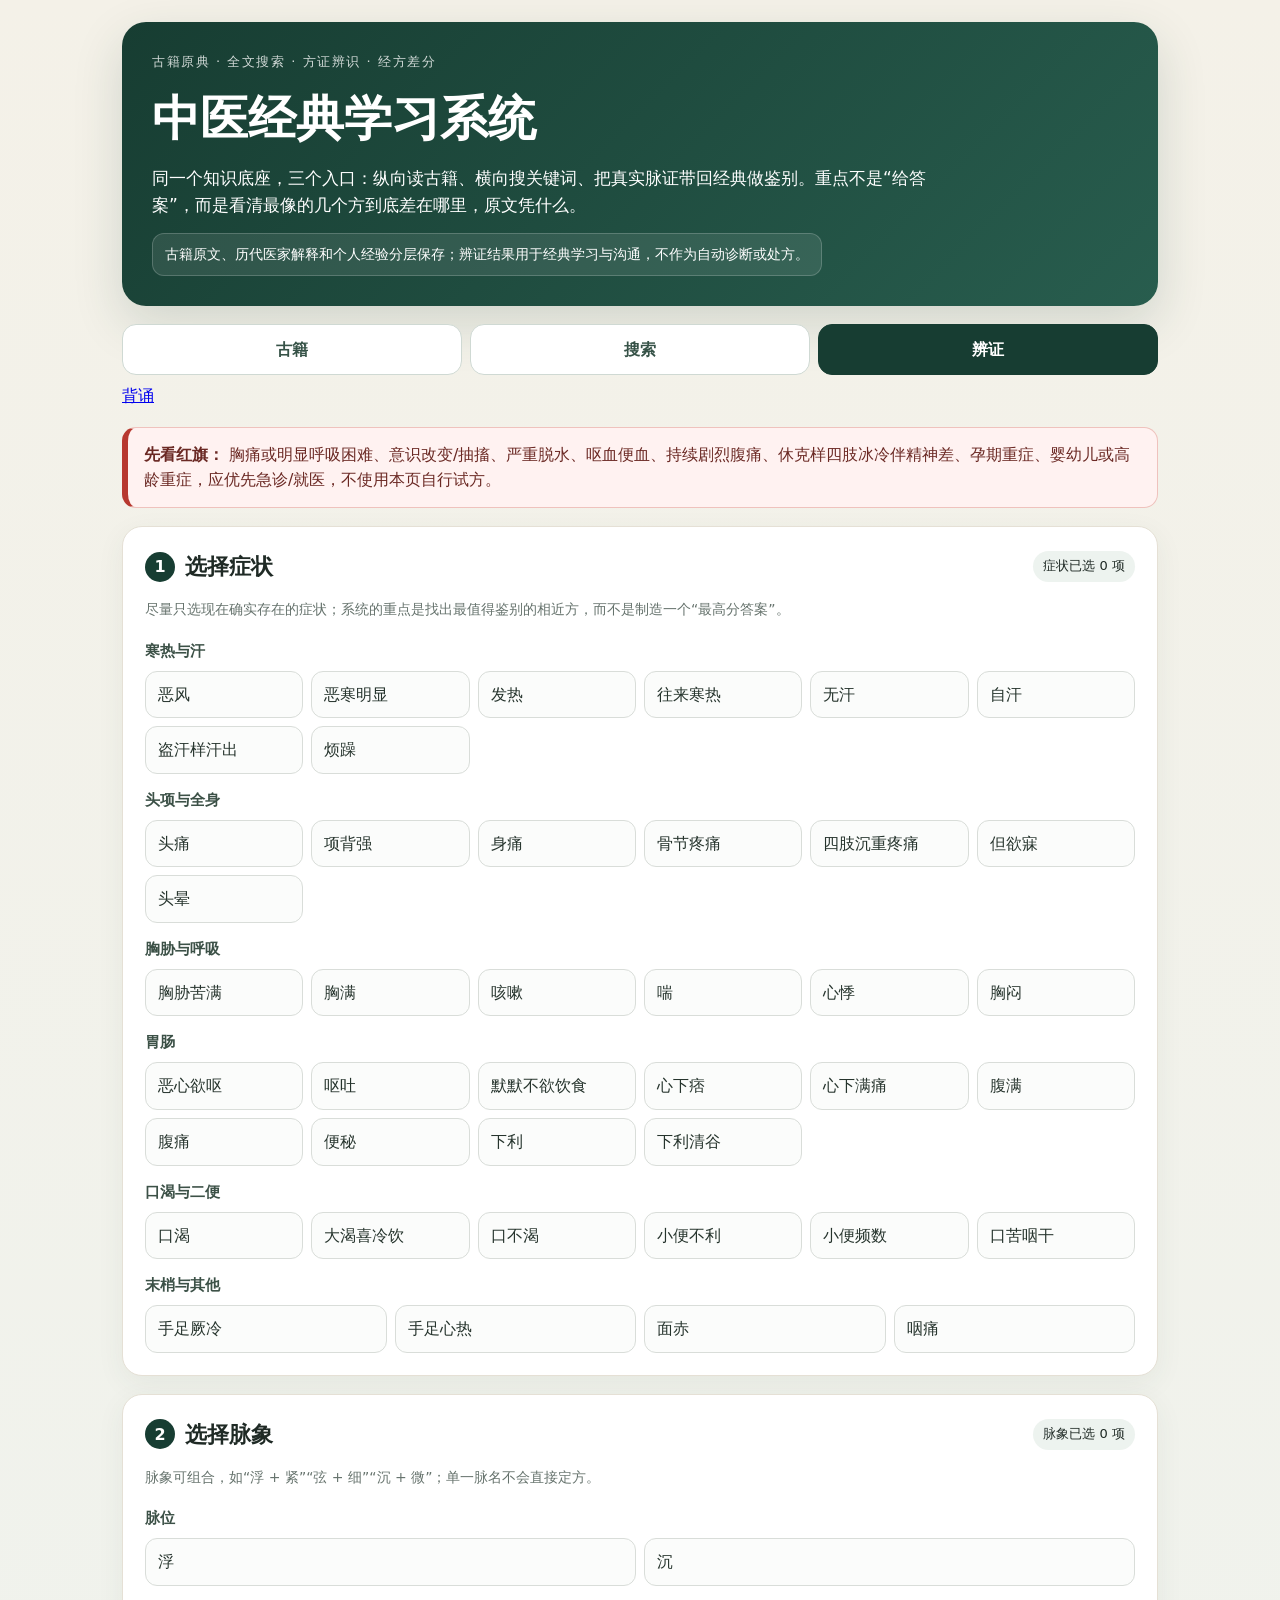
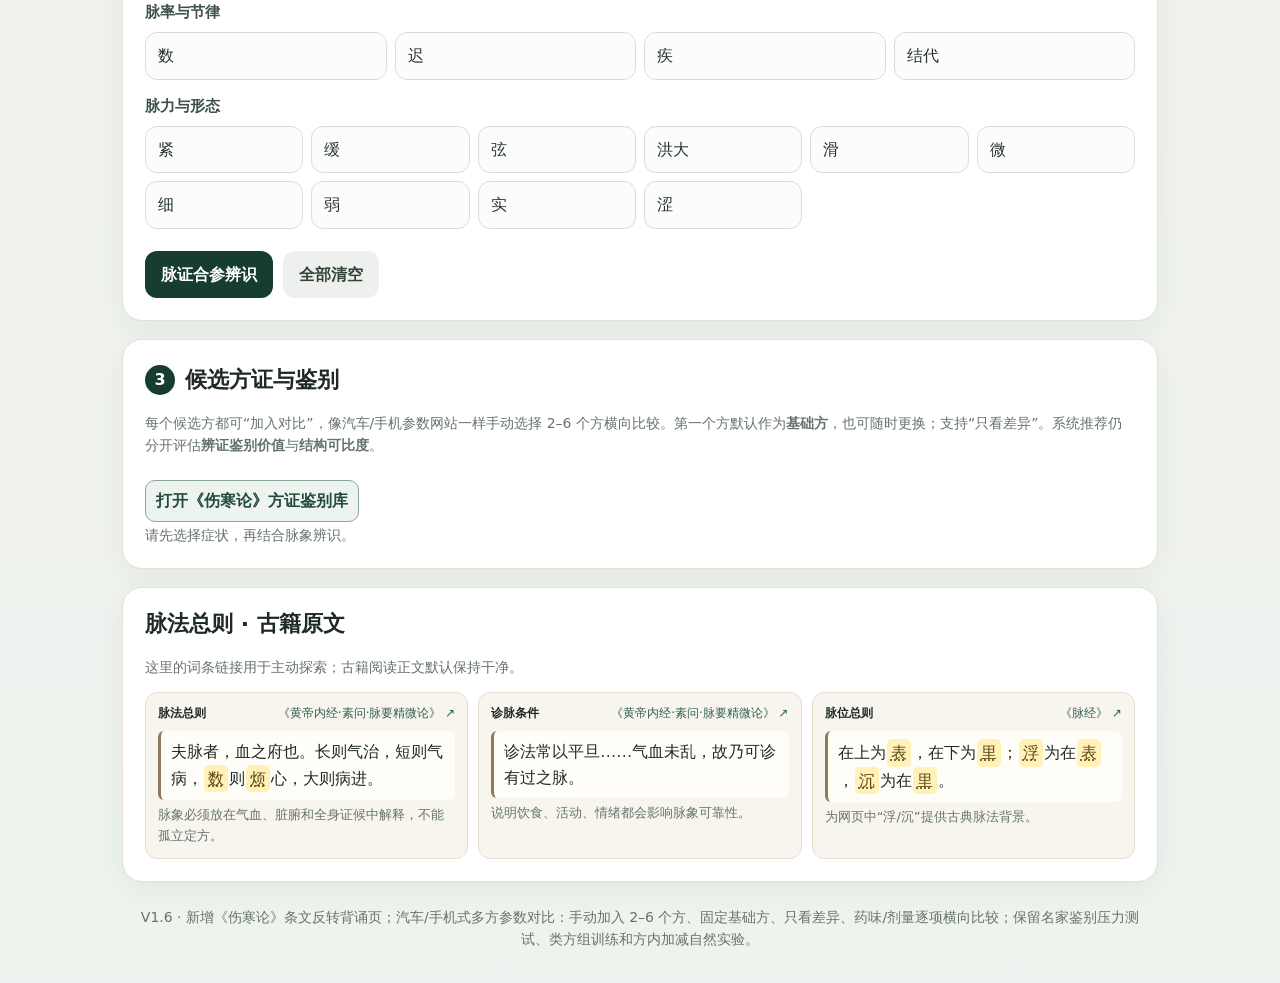
==== commit 1555c30c: "feat: link standalone Shanghan recall page" ====
--- a/index.html
+++ b/index.html
@@ -20,7 +20,7 @@
     <div class="hero-note">古籍原文、历代医家解释和个人经验分层保存；辨证结果用于经典学习与沟通，不作为自动诊断或处方。</div>
   </header>
 
-  <nav class="mode-nav" aria-label="主功能"><button type="button" data-view="library">古籍</button><button type="button" data-view="search">搜索</button><button type="button" data-view="diagnosis">辨证</button></nav>
+  <nav class="mode-nav" aria-label="主功能"><button type="button" data-view="library">古籍</button><button type="button" data-view="search">搜索</button><button type="button" data-view="diagnosis">辨证</button><a href="recall.html">背诵</a></nav>
 
   <section class="app-view" data-view="library">
     <section class="panel">
@@ -52,7 +52,7 @@
     <section class="panel compact"><h2>脉法总则 · 古籍原文</h2><p class="hint">这里的词条链接用于主动探索；古籍阅读正文默认保持干净。</p><div id="generalClassics" class="classics general-classics"></div></section>
   </section>
 
-  <footer>V1.5 · 新增汽车/手机式多方参数对比：手动加入 2–6 个方、固定基础方、只看差异、药味/剂量逐项横向比较；保留名家鉴别压力测试、类方组训练和方内加减自然实验。</footer>
+  <footer>V1.6 · 新增《伤寒论》条文反转背诵页；汽车/手机式多方参数对比：手动加入 2–6 个方、固定基础方、只看差异、药味/剂量逐项横向比较；保留名家鉴别压力测试、类方组训练和方内加减自然实验。</footer>
 </main>
 <div id="termModal" class="term-modal" aria-hidden="true"><div id="termBody" class="term-dialog" role="dialog" aria-modal="true" aria-label="古籍词条"></div></div>
 <div id="formulaLab" class="formula-lab"><div class="formula-dialog"><div id="comparePicker"></div><div id="formulaDiff"></div></div></div>
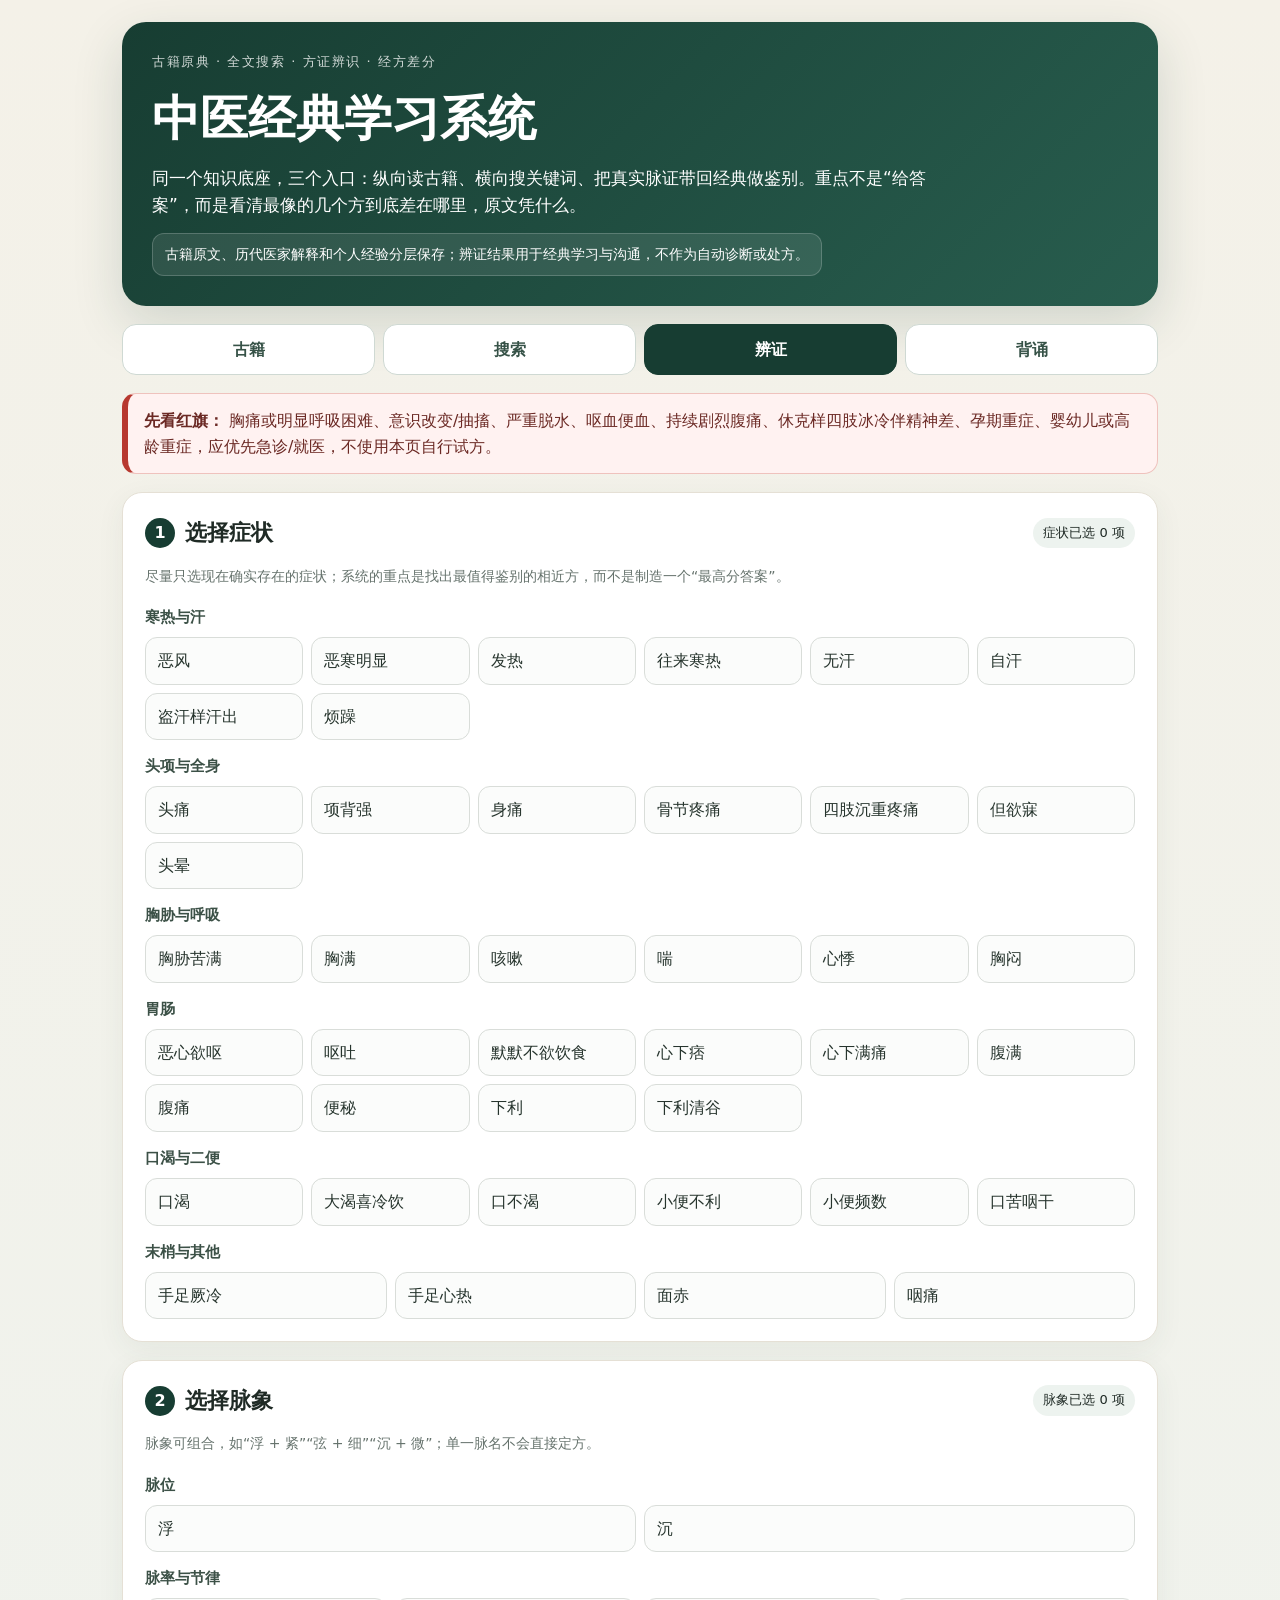
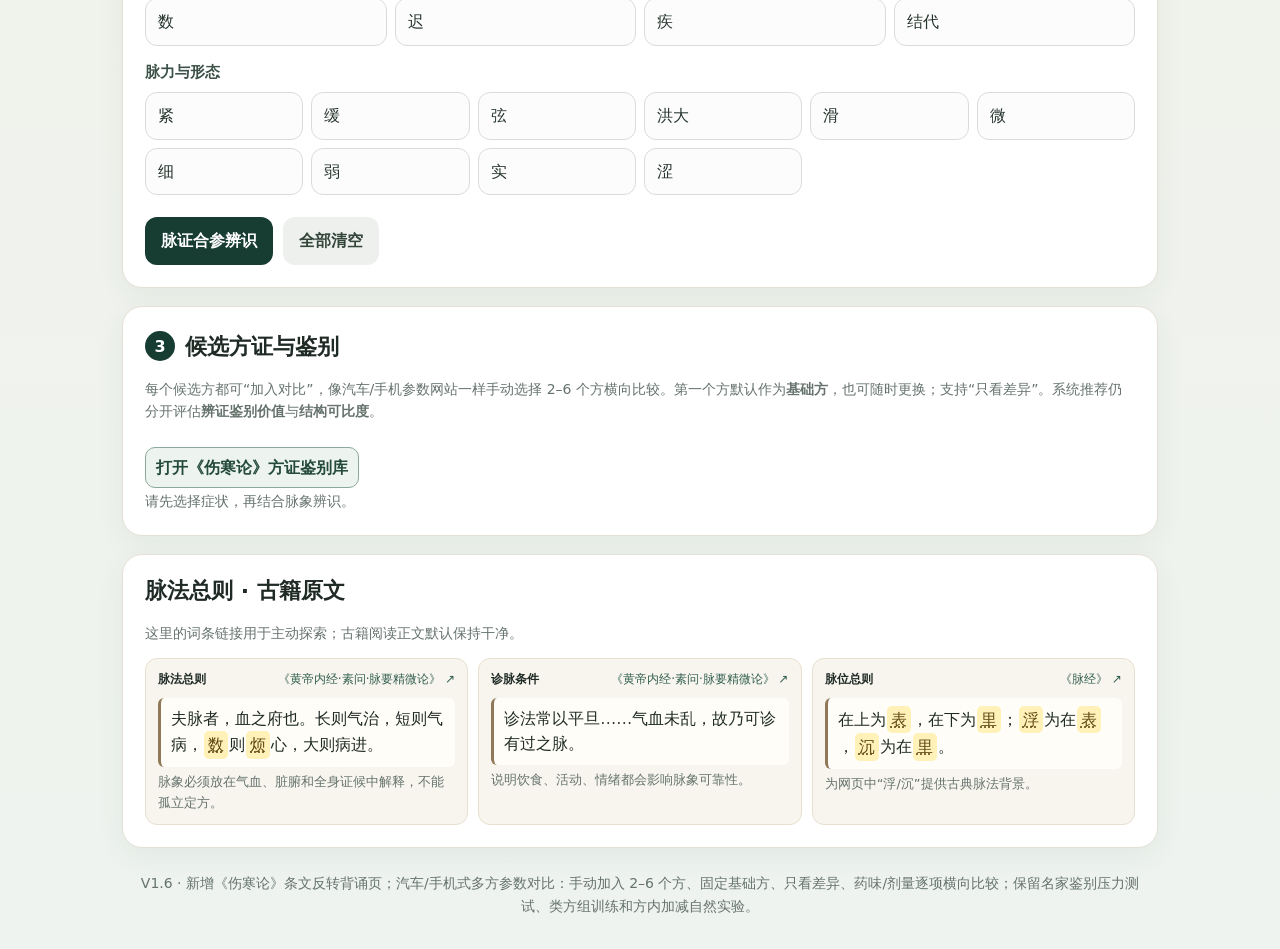
==== commit d002c0b7: "ui: add entire TXT folder import and shared search scripts" ====
--- a/index.html
+++ b/index.html
@@ -25,8 +25,8 @@
   <section class="app-view" data-view="library">
     <section class="panel">
       <div class="view-lead"><div><h2>古籍原典库</h2><p>点开书后直接进入正文；分卷书自动跳过根目录。阅读时保持原文干净，不自动把术语染成一片。</p></div><span id="bookStats" class="count">正在读取书目…</span></div>
-      <div class="library-tools"><input id="bookFilter" class="book-filter" placeholder="筛书名 / 类别 / 医家…"><label class="import-label">加入我的 TXT<input id="txtImport" type="file" accept=".txt,text/plain" multiple></label></div>
-      <p class="hint">公共古籍来源：中文维基文库（CC BY-SA，具体原作版权/版本状态以源页面为准）；你导入的 TXT 仅保存在当前浏览器 IndexedDB。每本书可查看来源、许可、字数和分卷抓取完整度。</p>
+      <div class="library-tools"><input id="bookFilter" class="book-filter" placeholder="筛书名 / 类别 / 医家…"><label class="import-label">加入多个 TXT<input id="txtImport" type="file" accept=".txt,text/plain" multiple></label><label class="import-label folder-import">选择 TXT 文件夹<input id="txtFolderImport" type="file" accept=".txt,text/plain" webkitdirectory directory multiple></label></div>
+      <p id="importStatus" class="import-status" role="status">支持整个文件夹（包括子文件夹）的 TXT 批量导入；文件只存于当前浏览器，不上传服务器。同名书按文件夹路径区分。</p><p class="hint">公共古籍来源：中文维基文库（CC BY-SA，具体原作版权/版本状态以源页面为准）；你导入的 TXT 仅保存在当前浏览器 IndexedDB。每本书可查看来源、许可、字数和分卷抓取完整度。</p>
       <div id="localBookList" class="book-list"></div>
     </section>
     <section id="readerPanel" class="panel reader-panel" hidden>
@@ -56,6 +56,6 @@
 </main>
 <div id="termModal" class="term-modal" aria-hidden="true"><div id="termBody" class="term-dialog" role="dialog" aria-modal="true" aria-label="古籍词条"></div></div>
 <div id="formulaLab" class="formula-lab"><div class="formula-dialog"><div id="comparePicker"></div><div id="formulaDiff"></div></div></div>
-<script src="cache-setup.js"></script><script src="app.js"></script><script src="sources.js"></script><script src="terms.js"></script><script src="enhance.js"></script><script src="shanghan-catalog.generated.js"></script><script src="formula-data.js"></script><script src="compare.js"></script><script src="method-band.js"></script><script src="variation-lab.js"></script><script src="multi-compare.js"></script><script src="books/manifest.js"></script><script src="search-engine.js"></script><script src="library.js"></script>
+<script src="cache-setup.js"></script><script src="app.js"></script><script src="sources.js"></script><script src="terms.js"></script><script src="enhance.js"></script><script src="shanghan-catalog.generated.js"></script><script src="formula-data.js"></script><script src="compare.js"></script><script src="method-band.js"></script><script src="variation-lab.js"></script><script src="multi-compare.js"></script><script src="books/manifest.js"></script><script src="search-engine.js"></script><script src="local-library-store.js"></script><script src="shared-corpus-search.js"></script><script src="library.js"></script>
 </body>
 </html>
--- a/workspace.css
+++ b/workspace.css
@@ -1 +1,3 @@
 .mode-nav{display:grid;grid-template-columns:repeat(3,1fr);gap:8px;margin:18px 0}.mode-nav button{border:1px solid #cfd9d3;background:#fff;border-radius:14px;padding:12px 10px;font-weight:800;color:#365247;cursor:pointer}.mode-nav button.active{background:#173d32;color:#fff;border-color:#173d32}.app-view{display:none}.app-view.active{display:block}.view-lead{display:flex;justify-content:space-between;gap:16px;align-items:flex-start}.view-lead p{margin:.35rem 0;color:#66736d}.library-tools{display:flex;gap:10px;flex-wrap:wrap;align-items:center;margin-top:14px}.book-filter{flex:1;min-width:220px;border:1px solid #ccd8d1;border-radius:12px;padding:10px 12px;font-size:15px;background:#fff}.import-label{display:inline-flex;align-items:center;gap:8px;border-radius:12px;background:#173d32;color:#fff;padding:10px 14px;font-weight:700;cursor:pointer}.import-label input{display:none}.book-stats{font-size:13px;color:#66736d}.book-list{display:grid;grid-template-columns:repeat(auto-fill,minmax(210px,1fr));gap:10px;margin-top:16px}.book-card{position:relative;text-align:left;border:1px solid #dce2de;background:#fff;border-radius:14px;padding:13px;min-height:96px}.book-card>b,.book-card button>b{display:block;font-size:16px}.book-card span,.book-card small,.user-book button span,.user-book button small{display:block;color:#6b7771;margin-top:4px}.book-card.ready{cursor:pointer;border-color:#9db8aa;background:#fbfdfc}.book-card.pending{opacity:.55}.user-book{padding:0;display:flex}.user-book>button:first-child{flex:1;text-align:left;border:0;background:transparent;padding:13px;cursor:pointer}.book-delete{position:absolute;right:7px;top:7px;border:0;background:#f2ece7;color:#875b4a;border-radius:50%;width:28px;height:28px;cursor:pointer}.reader-panel{margin-top:16px}.reader-bar{display:flex;justify-content:space-between;gap:14px;align-items:flex-start;border-bottom:1px solid #e2e6e3;padding-bottom:12px}.reader-bar h3{margin:0;font-size:22px}.reader-bar p{margin:4px 0 0;color:#6b7771;font-size:13px}.reader-actions{display:flex;gap:7px;flex-wrap:wrap}.reader-actions button,.reader-actions input{border:1px solid #d5ddd8;border-radius:10px;padding:8px 10px;background:#fff}.reader-body{font-family:"Songti SC","STSong",serif;font-size:17px;line-height:1.9;max-height:68vh;overflow:auto;padding:10px 0}.reader-line{margin:0;padding:3px 8px 3px 48px;position:relative;border-radius:7px}.reader-line:hover{background:#faf8f0}.reader-line>span:first-child{position:absolute;left:8px;color:#a6ada9;font-family:system-ui;font-size:11px}.formula-link{appearance:none;border:0;border-bottom:1px dashed #8b5f2f;background:#fff4cf;color:#704618;border-radius:4px;padding:0 3px;font:inherit;cursor:pointer}.formula-link:hover{background:#ffe59a}.search-box{display:flex;gap:8px;margin-top:14px}.search-box input{flex:1;border:1px solid #ccd8d1;border-radius:13px;padding:12px 14px;font-size:16px}.search-box button{border:0;background:#173d32;color:#fff;border-radius:12px;padding:0 18px;font-weight:800}.search-summary{margin:16px 0 8px;color:#4d655a;font-weight:700}.search-hit{display:block;width:100%;text-align:left;border:1px solid #e0e4e1;background:#fff;border-radius:12px;padding:11px 12px;margin:8px 0;cursor:pointer}.search-hit>b{margin-right:8px}.search-hit>span{font-size:12px;color:#8a948f}.search-hit p{margin:5px 0 0;color:#4f5d56}.search-hit mark{background:#ffe8a3}.search-hit small{display:block;margin-top:6px;color:#89938e;font-size:11px}.search-mark{background:#ffd75a;color:inherit;border-radius:3px;padding:0 1px;box-shadow:0 0 0 1px #e5b82f55}.search-match-link{background:#ffd75a!important;color:#513b00!important;border-color:#b88b00!important}.note-hits .search-mark,.corpus-evidence-hit .search-mark,.reader-body .search-mark{background:#ffd75a}.compare-btn{margin:10px 0 2px;border:1px solid #8ba99a;background:#edf4f0;color:#244a3b;border-radius:10px;padding:7px 10px;font-weight:700;cursor:pointer}.formula-lab{position:fixed;inset:0;background:#13211ab8;display:none;z-index:70;padding:18px;overflow:auto}.formula-lab.open{display:block}.formula-dialog{max-width:980px;margin:3vh auto;background:#fff;border-radius:20px;padding:18px;box-shadow:0 24px 80px #0005}.compare-picker{display:flex;gap:8px;flex-wrap:wrap;align-items:stretch;padding:10px 0}.compare-picker span{color:#68756e;font-size:13px;align-self:center}.compare-picker button{border:1px solid #d0d9d4;background:#f8faf9;border-radius:13px;padding:8px 10px;cursor:pointer;text-align:left}.compare-picker button strong,.compare-picker button small{display:block}.compare-picker button small{color:#728078;margin-top:3px;font-size:11px}.compare-picker-top{display:flex;justify-content:space-between;gap:10px;align-items:center;border-bottom:1px solid #e3e7e4;padding-bottom:10px}.compare-picker-top select{margin-left:6px;border:1px solid #ccd6d0;border-radius:9px;padding:7px 9px;background:#fff}.compare-picker-top span{font-size:12px;color:#77847d}.diff-head{display:flex;justify-content:space-between;align-items:flex-start}.diff-head h3{font-size:24px;margin:0}.compare-reason{margin:5px 0 0;color:#6b7972;font-size:12px}.diff-close{border:0;background:#edf0ee;border-radius:50%;width:34px;height:34px;font-size:22px;cursor:pointer}.diff-summary,.thinking-q,.variant-note,.safety-mini{border-radius:12px;padding:10px 12px;margin:10px 0}.diff-summary{background:#f2f7f4}.thinking-q{background:#fff7df}.variant-note{background:#fff2ec;color:#7a4d3b}.safety-mini{background:#f4f4f4;color:#68736d;font-size:12px}.diff-table-wrap{overflow:auto}.diff-table{border-collapse:collapse;width:100%;font-size:14px}.diff-table th,.diff-table td{border-bottom:1px solid #e2e6e3;padding:8px;text-align:left;white-space:nowrap}.diff-table .chg-diff{background:#fffaf0}.clause-diff{display:grid;grid-template-columns:1fr 1fr;gap:10px;margin-top:12px}.clause-diff>div{background:#faf8f2;border-radius:12px;padding:11px}.clause-diff blockquote{margin:6px 0 0;border-left:3px solid #9a8062;padding-left:10px;font-family:"Songti SC","STSong",serif}.compare-dimensions{margin:14px 0}.compare-dimensions h4,.formula-dialog section h4{margin:12px 0 8px}.dimension-row{display:grid;grid-template-columns:110px repeat(3,1fr);gap:8px;padding:8px 0;border-bottom:1px solid #edf0ee}.dimension-row>div{min-width:0}.dimension-row small{display:block;color:#7b8781;margin-bottom:4px}.diff-chip{display:inline-block;background:#eef5f1;border:1px solid #d5e3db;border-radius:999px;padding:3px 7px;margin:2px;font-size:12px}.diff-none{color:#a0aaa4;font-size:12px}.formula-raw{margin:12px 0;border:1px solid #e0e4e1;border-radius:12px;padding:9px 11px}.formula-raw summary{cursor:pointer;font-weight:700}.formula-raw p,.inline-mods p{font-family:"Songti SC","STSong",serif;line-height:1.75}.compare-actions{display:flex;gap:8px;margin:10px 0}.compare-actions button{border:1px solid #9eb6a9;background:#fff;border-radius:9px;padding:7px 10px;color:#244b3b;font-weight:700;cursor:pointer}.corpus-evidence{margin:12px 0 4px;border:1px solid #cbdad2;background:#f8fbf9;border-radius:14px;padding:12px}.corpus-evidence-head{display:flex;justify-content:space-between;gap:10px}.corpus-evidence-head b{font-size:15px;color:#244b3b}.corpus-evidence-head span{display:block;margin-top:2px;font-size:12px;color:#75847c}.corpus-evidence-context{margin:8px 0;color:#566b61;font-size:13px}.corpus-evidence-actions{display:flex;gap:7px;flex-wrap:wrap}.corpus-evidence-actions button,.corpus-evidence-empty button,.corpus-evidence-hit button{border:1px solid #9eb6a9;background:#fff;color:#244b3b;border-radius:9px;padding:7px 10px;font-weight:700;cursor:pointer}.corpus-evidence-actions button:first-child{background:#244b3b;color:#fff;border-color:#244b3b}.corpus-evidence-actions .ghost{border-style:dashed;background:transparent}.corpus-evidence-results{margin-top:10px}.corpus-evidence-summary,.corpus-evidence-empty{font-size:12px;color:#6b7972;padding:7px 0}.corpus-evidence-hit{border-top:1px solid #dde6e1;padding:10px 0}.corpus-evidence-hit>div{display:flex;gap:8px;align-items:baseline;flex-wrap:wrap}.corpus-evidence-hit b{font-size:14px}.corpus-evidence-hit span{font-size:11px;color:#7d8983}.corpus-evidence-hit p{margin:5px 0 7px;color:#475950;font-family:"Songti SC","STSong",serif;line-height:1.7}.corpus-evidence-hit mark{background:#ffe7a1}.corpus-evidence-hit button{padding:5px 8px;font-size:12px}.reader-panel{background:#fffdf8;border-color:#e7e1d4}.reader-bar{position:sticky;top:8px;z-index:19;background:rgba(255,253,248,.96);backdrop-filter:blur(9px);padding:10px 0 12px}.reader-bar h3{margin:0;font-size:22px}.reader-bar p{margin:4px 0 0;color:#6b7771;font-size:13px}.reader-actions{display:flex;gap:7px;flex-wrap:wrap}.reader-actions button,.reader-actions input{border:1px solid #d5ddd8;border-radius:10px;padding:8px 10px;background:#fff}.reader-actions button{cursor:pointer}.reader-actions button:disabled{opacity:.4;cursor:default}.reader-actions input{min-width:210px}.reader-body{max-height:none;overflow:visible;max-width:780px;margin:0 auto;padding:30px 24px 90px;font-family:"Songti SC","STSong","Noto Serif CJK SC",serif;font-size:19px;line-height:2.05;color:#252b27}.reader-line{margin:.22em 0;padding:0;text-indent:2em;border-radius:0;text-align:justify;letter-spacing:.025em;position:relative}.reader-line:hover{background:transparent}.reader-gap{height:.7em}.reader-chapter{margin:1.8em 0 .9em;text-indent:0;text-align:center;font-size:1.14em;font-weight:700;color:#31483f;letter-spacing:.08em}.reader-line.hit-anchor{scroll-margin-top:150px}.reader-line.hit-anchor:before{content:"";position:absolute;left:-14px;top:.45em;width:4px;height:1.2em;border-radius:4px;background:#d7a719}.reader-body::selection,.reader-body *::selection{background:#cfe2d8}.reader-body .search-mark{background:#ffd75a;box-shadow:none;border-radius:2px}.reader-actions #readerBackToHit{border-color:#d6ad35;background:#fff7d9;color:#684f05}.reader-actions #readerLookup:not(:disabled){border-color:#8ba99a;background:#edf4f0;color:#244a3b;font-weight:700}@media(max-width:700px){.mode-nav{position:sticky;top:0;z-index:20;background:#f4f1e8;padding:7px 0;margin:8px 0}.view-lead{display:block}.reader-bar{display:block;top:55px;margin:0 -6px;padding:9px 6px 10px}.reader-actions{margin-top:9px;display:grid;grid-template-columns:1fr 1fr}.reader-actions input{grid-column:1/-1;min-width:0;width:100%}.reader-actions #readerLookup{grid-column:1/-1}.book-list{grid-template-columns:1fr 1fr}.clause-diff{grid-template-columns:1fr}.dimension-row{grid-template-columns:1fr}.dimension-row>b{margin-top:7px}.compare-picker-top{display:block}.compare-picker-top span{display:block;margin-top:7px}.formula-lab{padding:8px}.formula-dialog{margin:0;border-radius:16px}.reader-body{font-size:17.5px;line-height:2;padding:24px 9px 70px;max-width:none}.reader-line{margin:.18em 0}.search-box{display:grid;grid-template-columns:1fr auto}.library-tools{display:grid;grid-template-columns:1fr}.book-filter{width:100%}.corpus-evidence-actions{display:grid;grid-template-columns:1fr 1fr}.corpus-evidence-actions .ghost{grid-column:1/-1}}
+
+.mode-nav{grid-template-columns:repeat(4,1fr)}.mode-nav a{border:1px solid #cfd9d3;background:#fff;border-radius:14px;padding:12px 10px;font-weight:800;color:#365247;cursor:pointer;text-decoration:none;text-align:center}.mode-nav a:hover{background:#edf4f0;border-color:#9db8aa}@media(max-width:700px){.mode-nav{grid-template-columns:repeat(4,1fr);gap:5px}.mode-nav a{padding:10px 6px;font-size:14px}}
